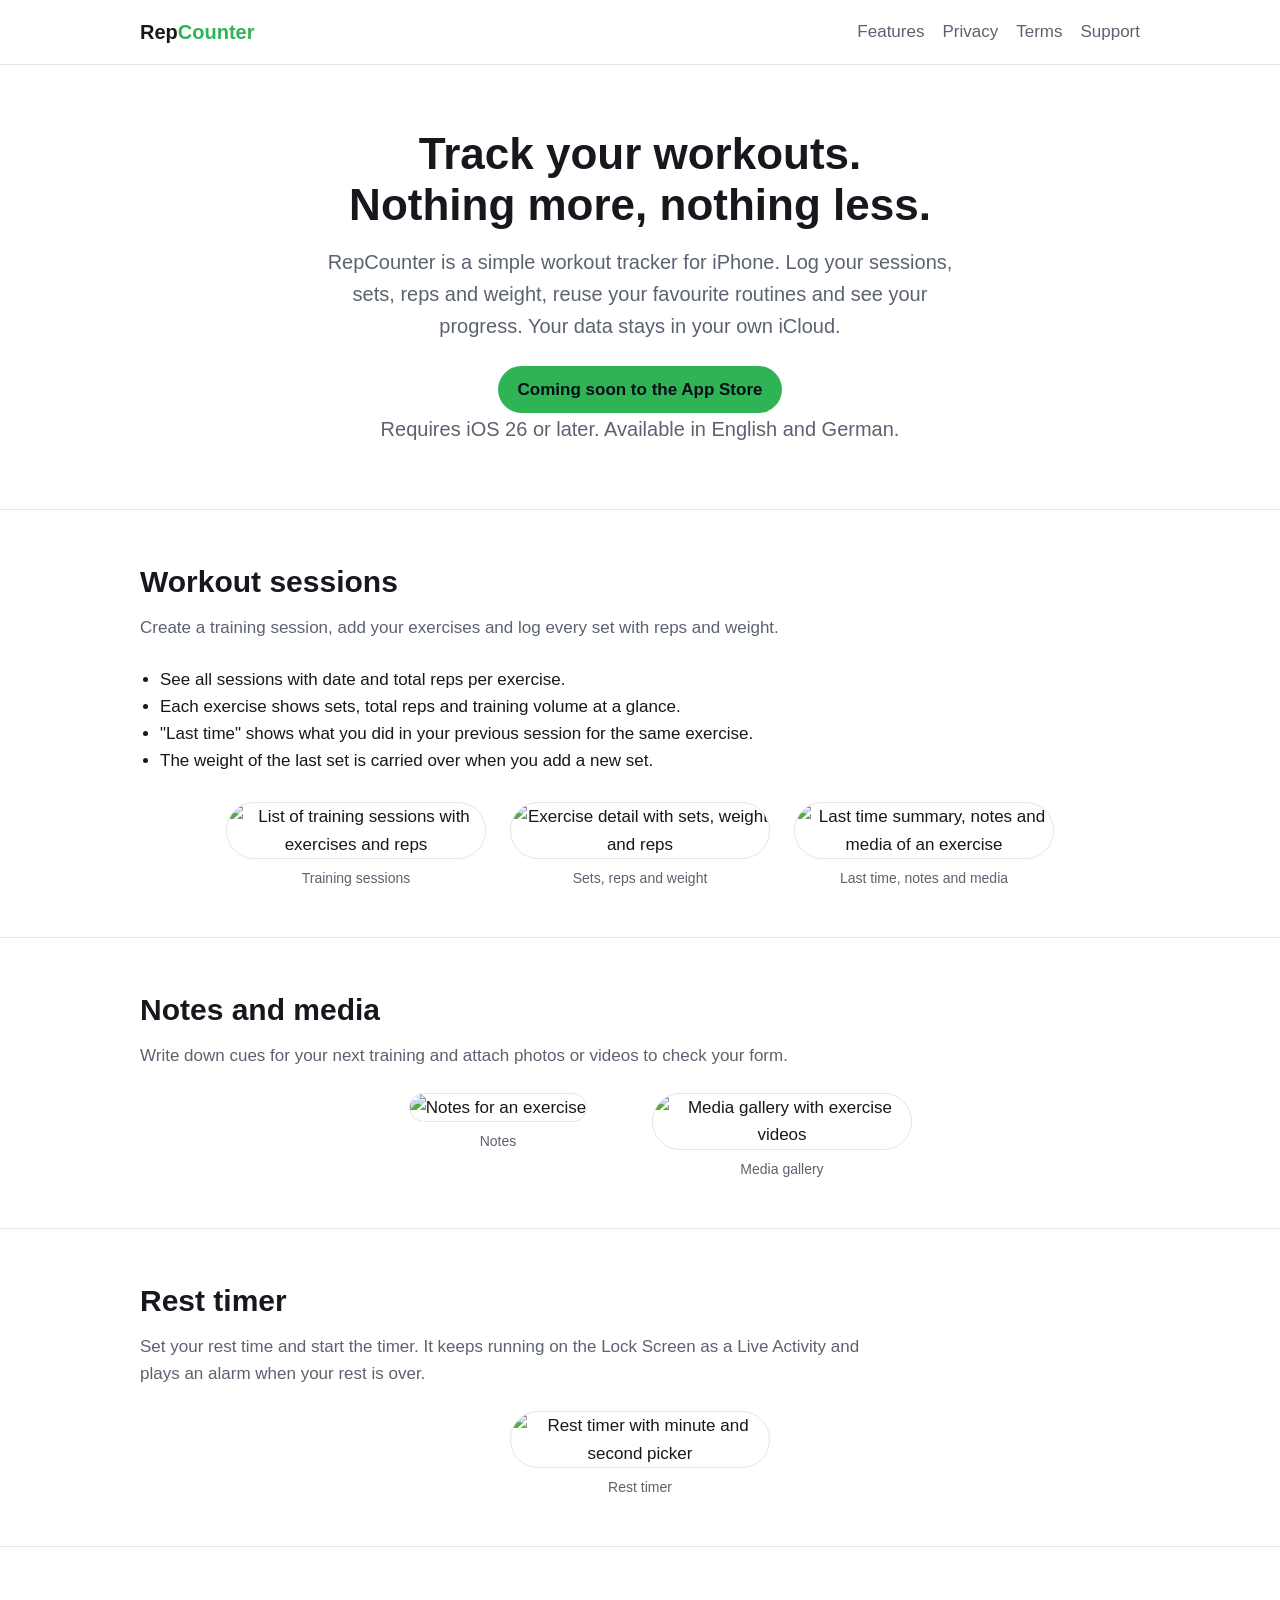
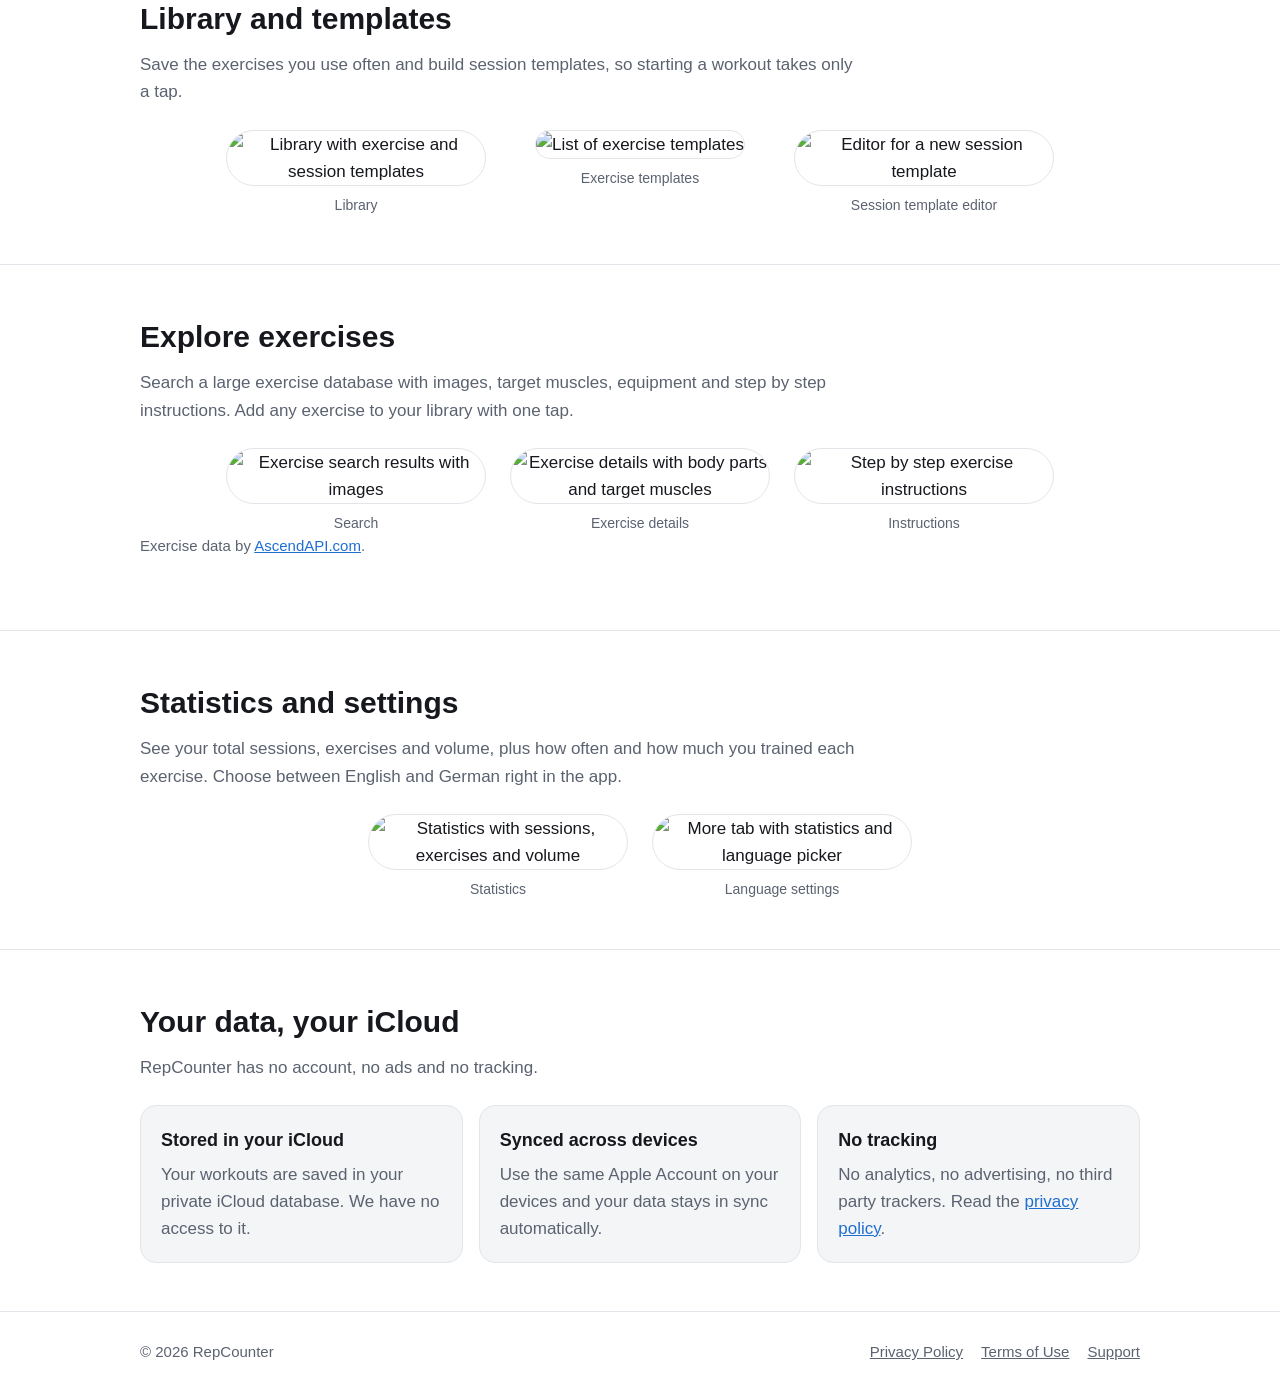
==== index.html @ 20ded9be "feat: add landing page with app features and screenshots" ====
<!DOCTYPE html>
<html lang="en">
<head>
  <meta charset="UTF-8">
  <meta name="viewport" content="width=device-width, initial-scale=1">
  <title>RepCounter – Simple Workout Tracker for iPhone</title>
  <meta name="description" content="RepCounter is a simple workout tracker for iPhone. Log sessions, sets, reps and weight, use templates, a rest timer and statistics. Your data stays in your own iCloud.">
  <link rel="stylesheet" href="css/style.css">
</head>
<body>
  <header class="site-header">
    <div class="container">
      <a class="logo" href="index.html">Rep<span>Counter</span></a>
      <nav class="site-nav">
        <a href="#features">Features</a>
        <a href="privacy.html">Privacy</a>
        <a href="terms.html">Terms</a>
        <a href="support.html">Support</a>
      </nav>
    </div>
  </header>

  <main>
    <section class="hero">
      <div class="container">
        <h1>Track your workouts.<br>Nothing more, nothing less.</h1>
        <p>RepCounter is a simple workout tracker for iPhone. Log your sessions, sets, reps and weight, reuse your favourite routines and see your progress. Your data stays in your own iCloud.</p>
        <span class="badge">Coming soon to the App Store</span>
        <p class="note">Requires iOS 26 or later. Available in English and German.</p>
      </div>
    </section>

    <section class="feature" id="features">
      <div class="container">
        <h2>Workout sessions</h2>
        <p>Create a training session, add your exercises and log every set with reps and weight.</p>
        <ul>
          <li>See all sessions with date and total reps per exercise.</li>
          <li>Each exercise shows sets, total reps and training volume at a glance.</li>
          <li>"Last time" shows what you did in your previous session for the same exercise.</li>
          <li>The weight of the last set is carried over when you add a new set.</li>
        </ul>
        <div class="shots">
          <figure>
            <img src="assets/sessionsView.webp" width="585" height="1266" alt="List of training sessions with exercises and reps" loading="lazy">
            <figcaption>Training sessions</figcaption>
          </figure>
          <figure>
            <img src="assets/exerciseDetailView.webp" width="585" height="1266" alt="Exercise detail with sets, weight and reps" loading="lazy">
            <figcaption>Sets, reps and weight</figcaption>
          </figure>
          <figure>
            <img src="assets/exerciseDetailHistoryView.webp" width="585" height="1266" alt="Last time summary, notes and media of an exercise" loading="lazy">
            <figcaption>Last time, notes and media</figcaption>
          </figure>
        </div>
      </div>
    </section>

    <section class="feature">
      <div class="container">
        <h2>Notes and media</h2>
        <p>Write down cues for your next training and attach photos or videos to check your form.</p>
        <div class="shots">
          <figure>
            <img src="assets/notesView.webp" width="585" height="1266" alt="Notes for an exercise" loading="lazy">
            <figcaption>Notes</figcaption>
          </figure>
          <figure>
            <img src="assets/mediaGalleryView.webp" width="585" height="1266" alt="Media gallery with exercise videos" loading="lazy">
            <figcaption>Media gallery</figcaption>
          </figure>
        </div>
      </div>
    </section>

    <section class="feature">
      <div class="container">
        <h2>Rest timer</h2>
        <p>Set your rest time and start the timer. It keeps running on the Lock Screen as a Live Activity and plays an alarm when your rest is over.</p>
        <div class="shots">
          <figure>
            <img src="assets/timerView.webp" width="585" height="1266" alt="Rest timer with minute and second picker" loading="lazy">
            <figcaption>Rest timer</figcaption>
          </figure>
        </div>
      </div>
    </section>

    <section class="feature">
      <div class="container">
        <h2>Library and templates</h2>
        <p>Save the exercises you use often and build session templates, so starting a workout takes only a tap.</p>
        <div class="shots">
          <figure>
            <img src="assets/libraryView.webp" width="585" height="1266" alt="Library with exercise and session templates" loading="lazy">
            <figcaption>Library</figcaption>
          </figure>
          <figure>
            <img src="assets/exerciseTemplatesView.webp" width="585" height="1266" alt="List of exercise templates" loading="lazy">
            <figcaption>Exercise templates</figcaption>
          </figure>
          <figure>
            <img src="assets/sessionTemplateEditorView.webp" width="585" height="1266" alt="Editor for a new session template" loading="lazy">
            <figcaption>Session template editor</figcaption>
          </figure>
        </div>
      </div>
    </section>

    <section class="feature">
      <div class="container">
        <h2>Explore exercises</h2>
        <p>Search a large exercise database with images, target muscles, equipment and step by step instructions. Add any exercise to your library with one tap.</p>
        <div class="shots">
          <figure>
            <img src="assets/exploreSearchView.webp" width="585" height="1266" alt="Exercise search results with images" loading="lazy">
            <figcaption>Search</figcaption>
          </figure>
          <figure>
            <img src="assets/exploreExerciseDetailView.webp" width="585" height="1266" alt="Exercise details with body parts and target muscles" loading="lazy">
            <figcaption>Exercise details</figcaption>
          </figure>
          <figure>
            <img src="assets/exploreExerciseInstructionsView.webp" width="585" height="1266" alt="Step by step exercise instructions" loading="lazy">
            <figcaption>Instructions</figcaption>
          </figure>
        </div>
        <p class="note">Exercise data by <a href="https://ascendapi.com" target="_blank" rel="noopener">AscendAPI.com</a>.</p>
      </div>
    </section>

    <section class="feature">
      <div class="container">
        <h2>Statistics and settings</h2>
        <p>See your total sessions, exercises and volume, plus how often and how much you trained each exercise. Choose between English and German right in the app.</p>
        <div class="shots">
          <figure>
            <img src="assets/statisticsView.webp" width="585" height="1266" alt="Statistics with sessions, exercises and volume" loading="lazy">
            <figcaption>Statistics</figcaption>
          </figure>
          <figure>
            <img src="assets/moreView.webp" width="585" height="1266" alt="More tab with statistics and language picker" loading="lazy">
            <figcaption>Language settings</figcaption>
          </figure>
        </div>
      </div>
    </section>

    <section class="feature">
      <div class="container">
        <h2>Your data, your iCloud</h2>
        <p>RepCounter has no account, no ads and no tracking.</p>
        <div class="cards">
          <div class="card">
            <h3>Stored in your iCloud</h3>
            <p>Your workouts are saved in your private iCloud database. We have no access to it.</p>
          </div>
          <div class="card">
            <h3>Synced across devices</h3>
            <p>Use the same Apple Account on your devices and your data stays in sync automatically.</p>
          </div>
          <div class="card">
            <h3>No tracking</h3>
            <p>No analytics, no advertising, no third party trackers. Read the <a href="privacy.html">privacy policy</a>.</p>
          </div>
        </div>
      </div>
    </section>
  </main>

  <footer class="site-footer">
    <div class="container">
      <span>&copy; <span class="year">2026</span> RepCounter</span>
      <nav>
        <a href="privacy.html">Privacy Policy</a>
        <a href="terms.html">Terms of Use</a>
        <a href="support.html">Support</a>
      </nav>
    </div>
  </footer>

  <script src="js/main.js"></script>
</body>
</html>
---- css/style.css ----
/* Color tokens */
:root {
  --bg: #ffffff;
  --bg-soft: #f4f5f7;
  --text: #16181d;
  --text-muted: #5b6270;
  --border: #e3e5ea;
  --accent: #2fb455;
  --link: #1f6fd1;
  --max-width: 1040px;
}

/* Dark mode */
@media (prefers-color-scheme: dark) {
  :root {
    --bg: #0b0e17;
    --bg-soft: #151925;
    --text: #eef0f4;
    --text-muted: #a2a8b5;
    --border: #262b38;
    --accent: #4cd964;
    --link: #6fb1ff;
  }
}

* {
  box-sizing: border-box;
}

body {
  margin: 0;
  font-family: -apple-system, BlinkMacSystemFont, "Segoe UI", Roboto, Helvetica, Arial, sans-serif;
  font-size: 17px;
  line-height: 1.6;
  color: var(--text);
  background: var(--bg);
}

a {
  color: var(--link);
}

img {
  max-width: 100%;
  height: auto;
}

.container {
  max-width: var(--max-width);
  margin: 0 auto;
  padding: 0 20px;
}

/* Header */
.site-header {
  border-bottom: 1px solid var(--border);
}

.site-header .container {
  display: flex;
  flex-wrap: wrap;
  align-items: center;
  justify-content: space-between;
  gap: 12px;
  padding-top: 16px;
  padding-bottom: 16px;
}

.logo {
  font-weight: 700;
  font-size: 20px;
  color: var(--text);
  text-decoration: none;
}

.logo span {
  color: var(--accent);
}

.site-nav {
  display: flex;
  flex-wrap: wrap;
  gap: 18px;
}

.site-nav a {
  color: var(--text-muted);
  text-decoration: none;
}

.site-nav a:hover,
.site-nav a.active {
  color: var(--text);
}

/* Hero */
.hero {
  text-align: center;
  padding: 64px 0 40px;
}

.hero h1 {
  font-size: 44px;
  line-height: 1.15;
  margin: 0 0 16px;
}

.hero p {
  font-size: 20px;
  color: var(--text-muted);
  max-width: 640px;
  margin: 0 auto 24px;
}

.badge {
  display: inline-block;
  padding: 10px 20px;
  border-radius: 999px;
  background: var(--accent);
  color: #0b0e17;
  font-weight: 600;
  text-decoration: none;
}

.note {
  font-size: 15px;
  color: var(--text-muted);
}

/* Feature sections */
.feature {
  padding: 48px 0;
  border-top: 1px solid var(--border);
}

.feature h2 {
  font-size: 30px;
  margin: 0 0 8px;
}

.feature > .container > p {
  color: var(--text-muted);
  max-width: 720px;
  margin: 0 0 24px;
}

.feature ul {
  max-width: 720px;
  padding-left: 20px;
  margin: 0 0 28px;
}

.shots {
  display: grid;
  grid-template-columns: repeat(auto-fit, minmax(200px, 260px));
  justify-content: center;
  gap: 24px;
}

.shots figure {
  margin: 0;
  text-align: center;
}

.shots img {
  border-radius: 28px;
  border: 1px solid var(--border);
}

.shots figcaption {
  font-size: 14px;
  color: var(--text-muted);
  margin-top: 8px;
}

/* Info cards */
.cards {
  display: grid;
  grid-template-columns: repeat(auto-fit, minmax(240px, 1fr));
  gap: 16px;
}

.card {
  background: var(--bg-soft);
  border: 1px solid var(--border);
  border-radius: 16px;
  padding: 20px;
}

.card h3 {
  margin: 0 0 6px;
  font-size: 18px;
}

.card p {
  margin: 0;
  color: var(--text-muted);
}

/* Legal and support pages */
.page {
  max-width: 760px;
  padding-top: 48px;
  padding-bottom: 64px;
}

.page h1 {
  font-size: 36px;
  margin: 0 0 8px;
}

.page h2 {
  font-size: 22px;
  margin: 36px 0 8px;
}

.page .updated {
  color: var(--text-muted);
  margin: 0 0 24px;
}

/* Footer */
.site-footer {
  border-top: 1px solid var(--border);
  padding: 28px 0;
  font-size: 15px;
  color: var(--text-muted);
}

.site-footer .container {
  display: flex;
  flex-wrap: wrap;
  justify-content: space-between;
  gap: 12px;
}

.site-footer nav {
  display: flex;
  flex-wrap: wrap;
  gap: 18px;
}

.site-footer a {
  color: var(--text-muted);
}

/* Small screens */
@media (max-width: 600px) {
  .hero h1 {
    font-size: 34px;
  }

  .hero p {
    font-size: 18px;
  }

  .feature h2 {
    font-size: 26px;
  }
}
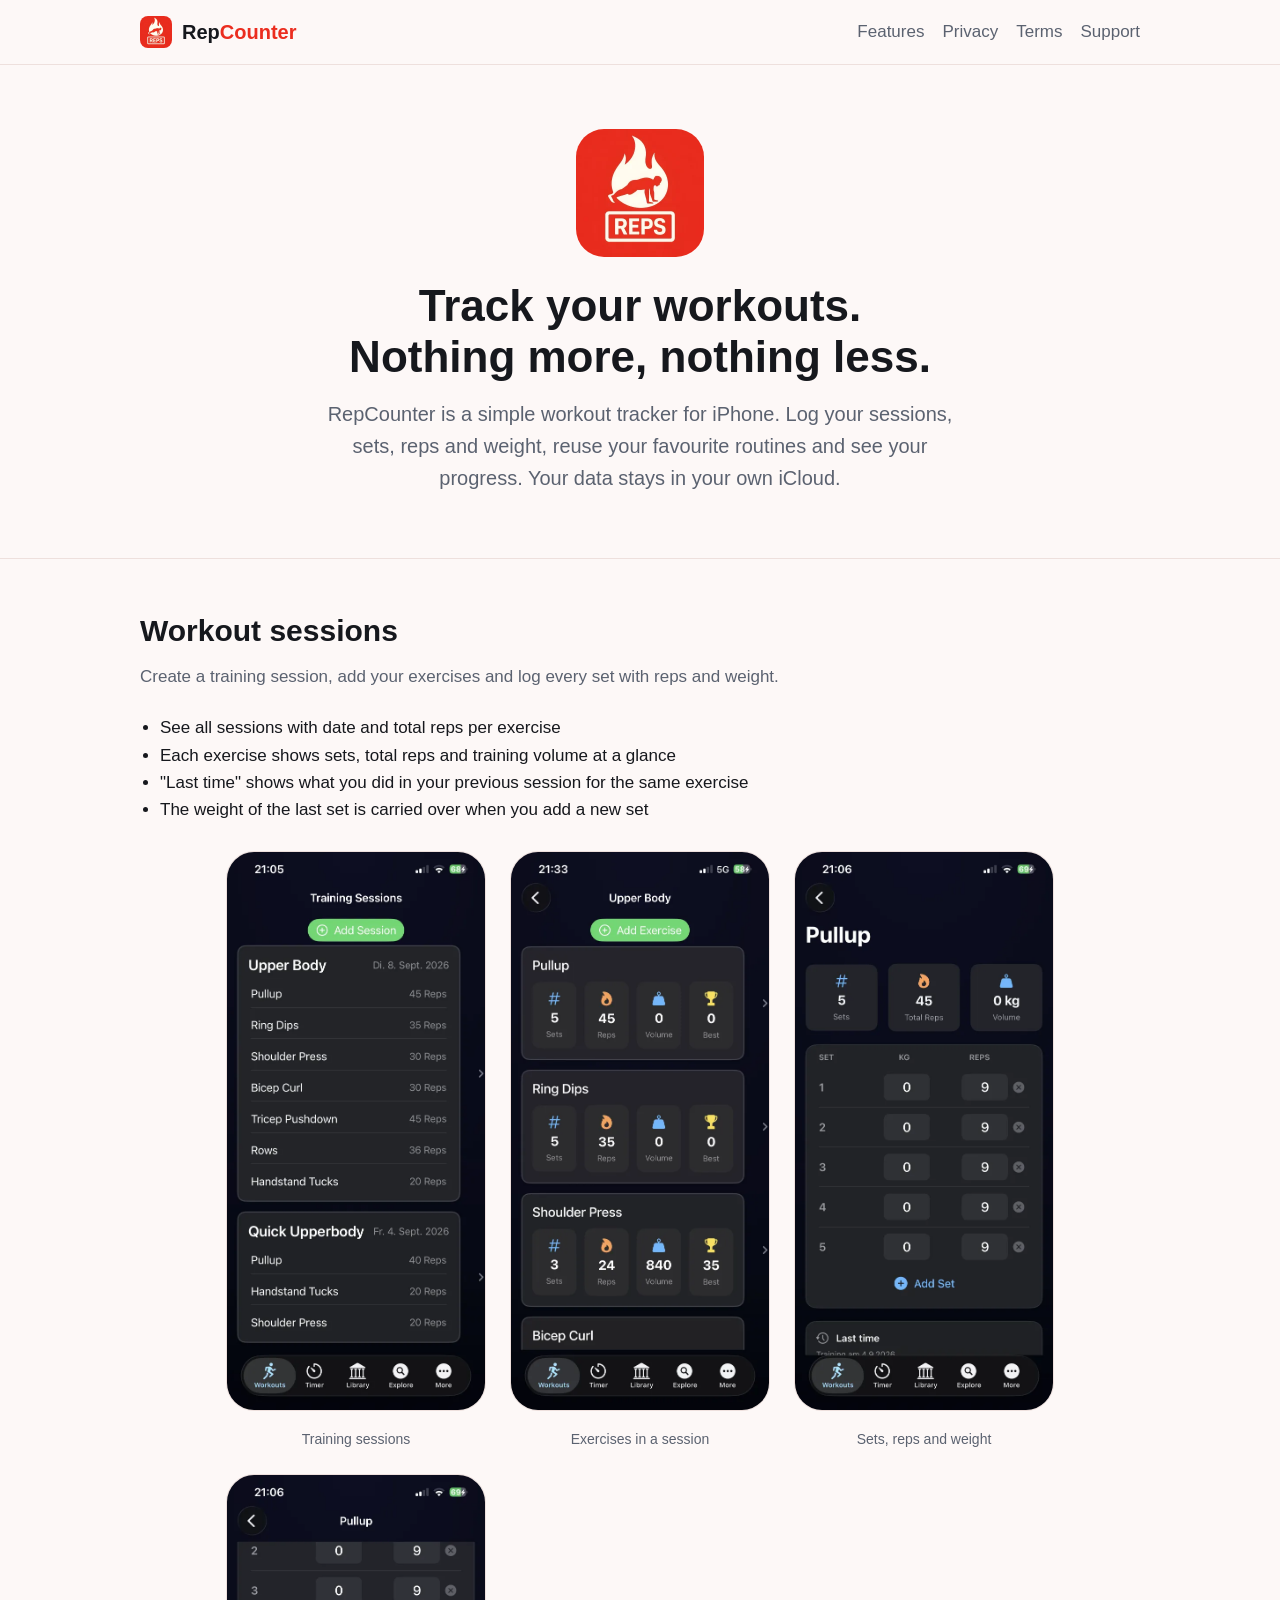
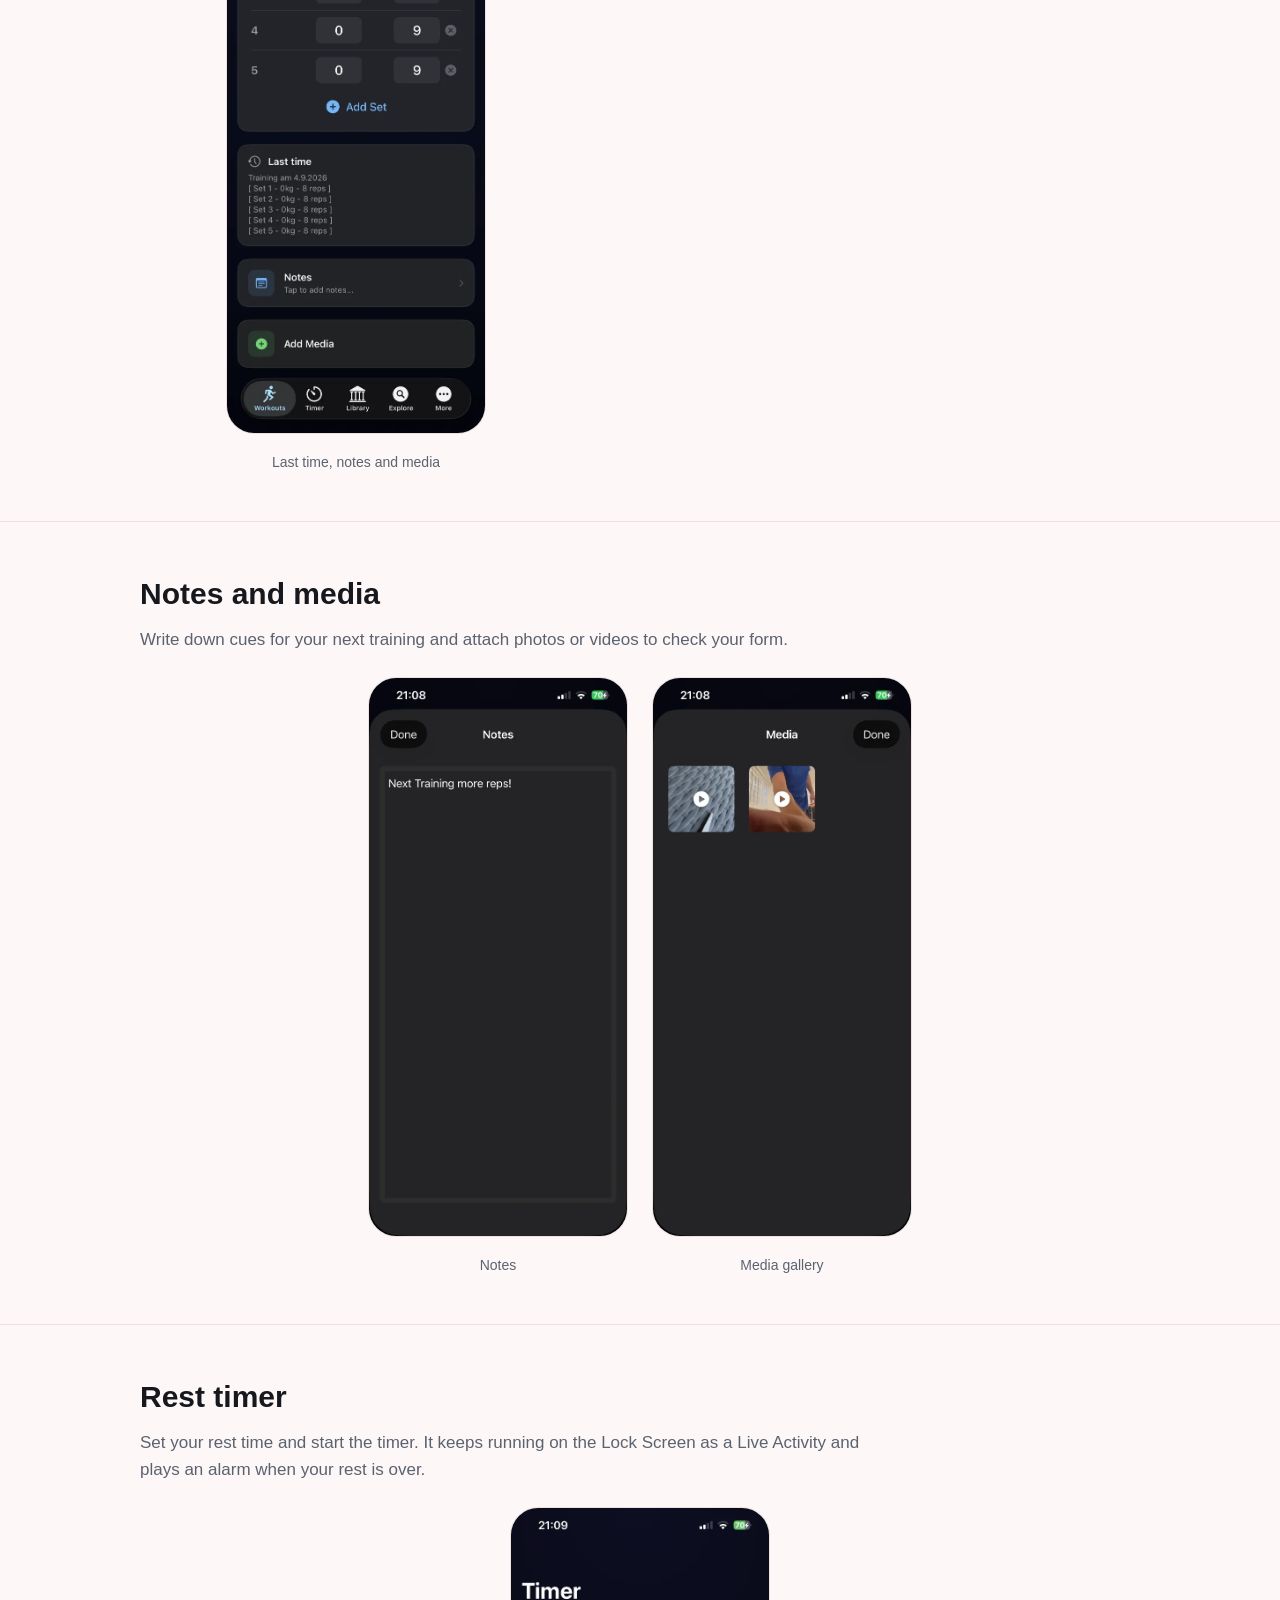
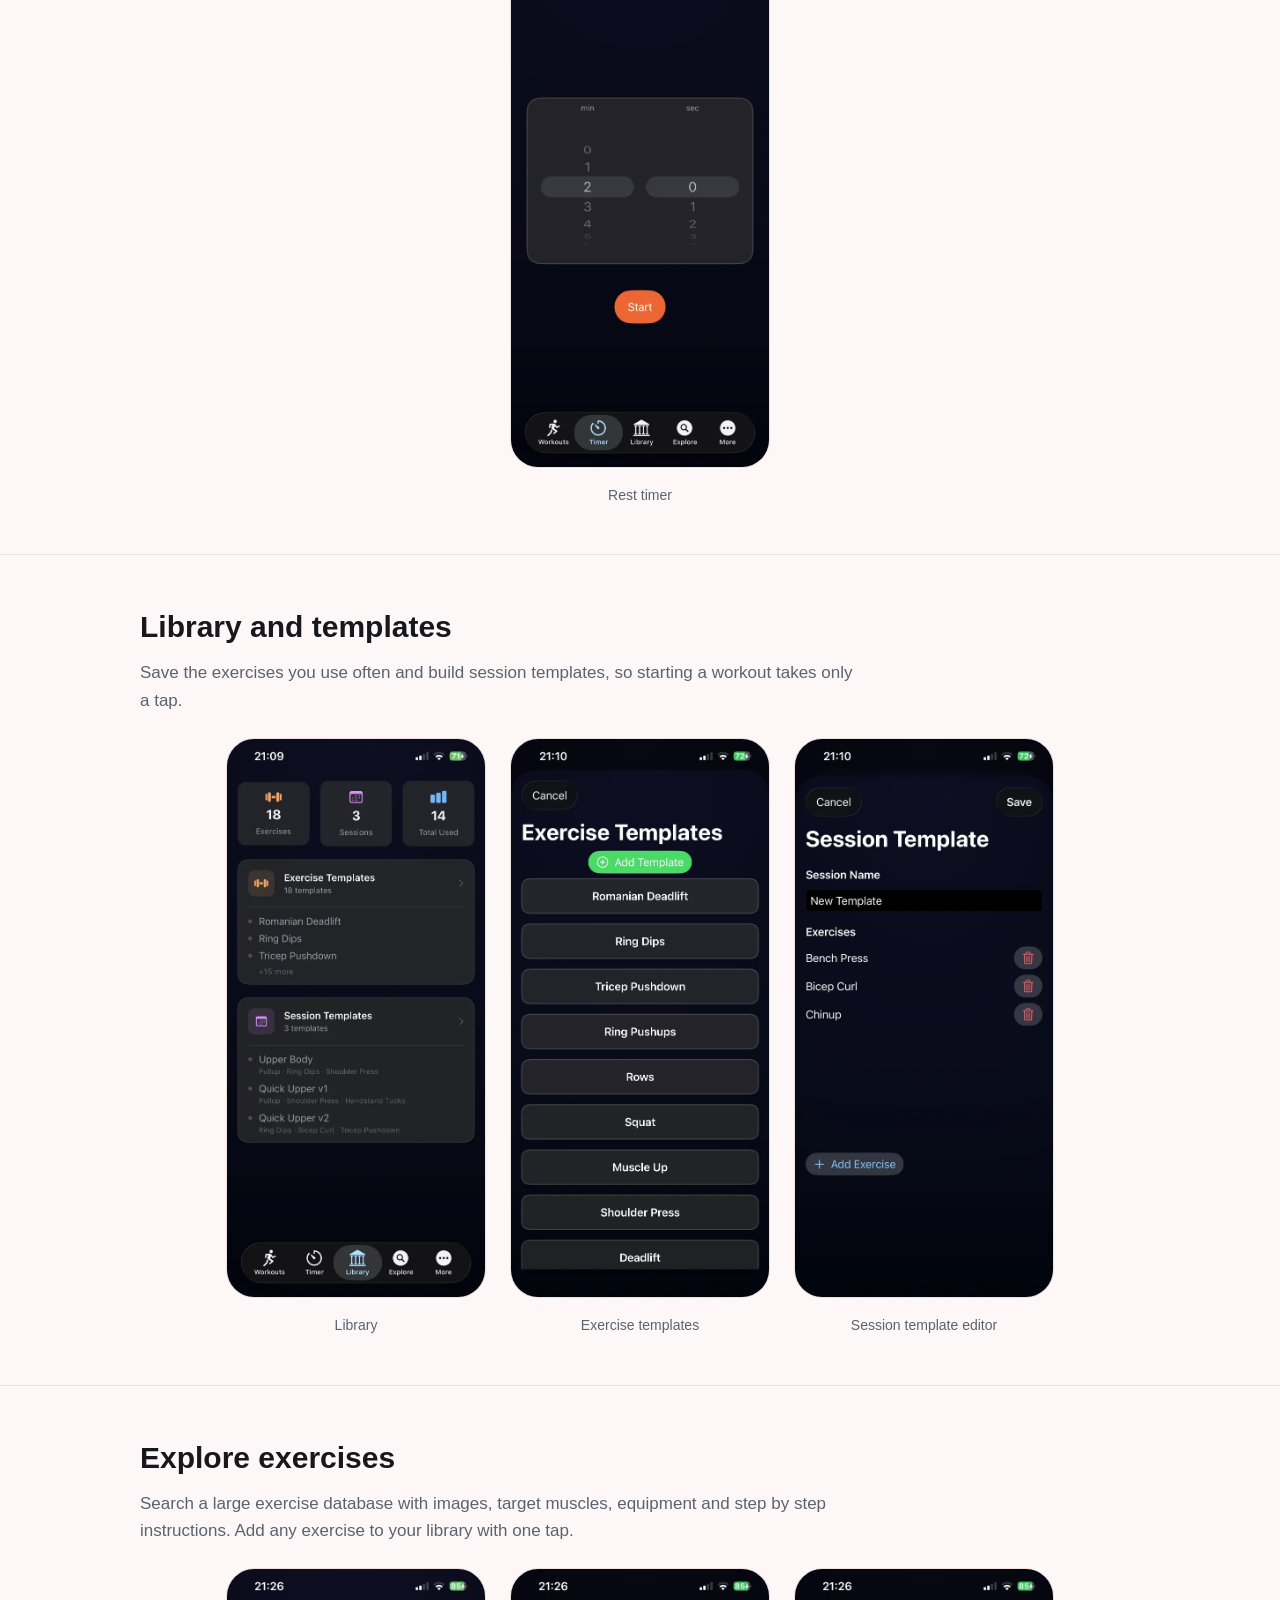
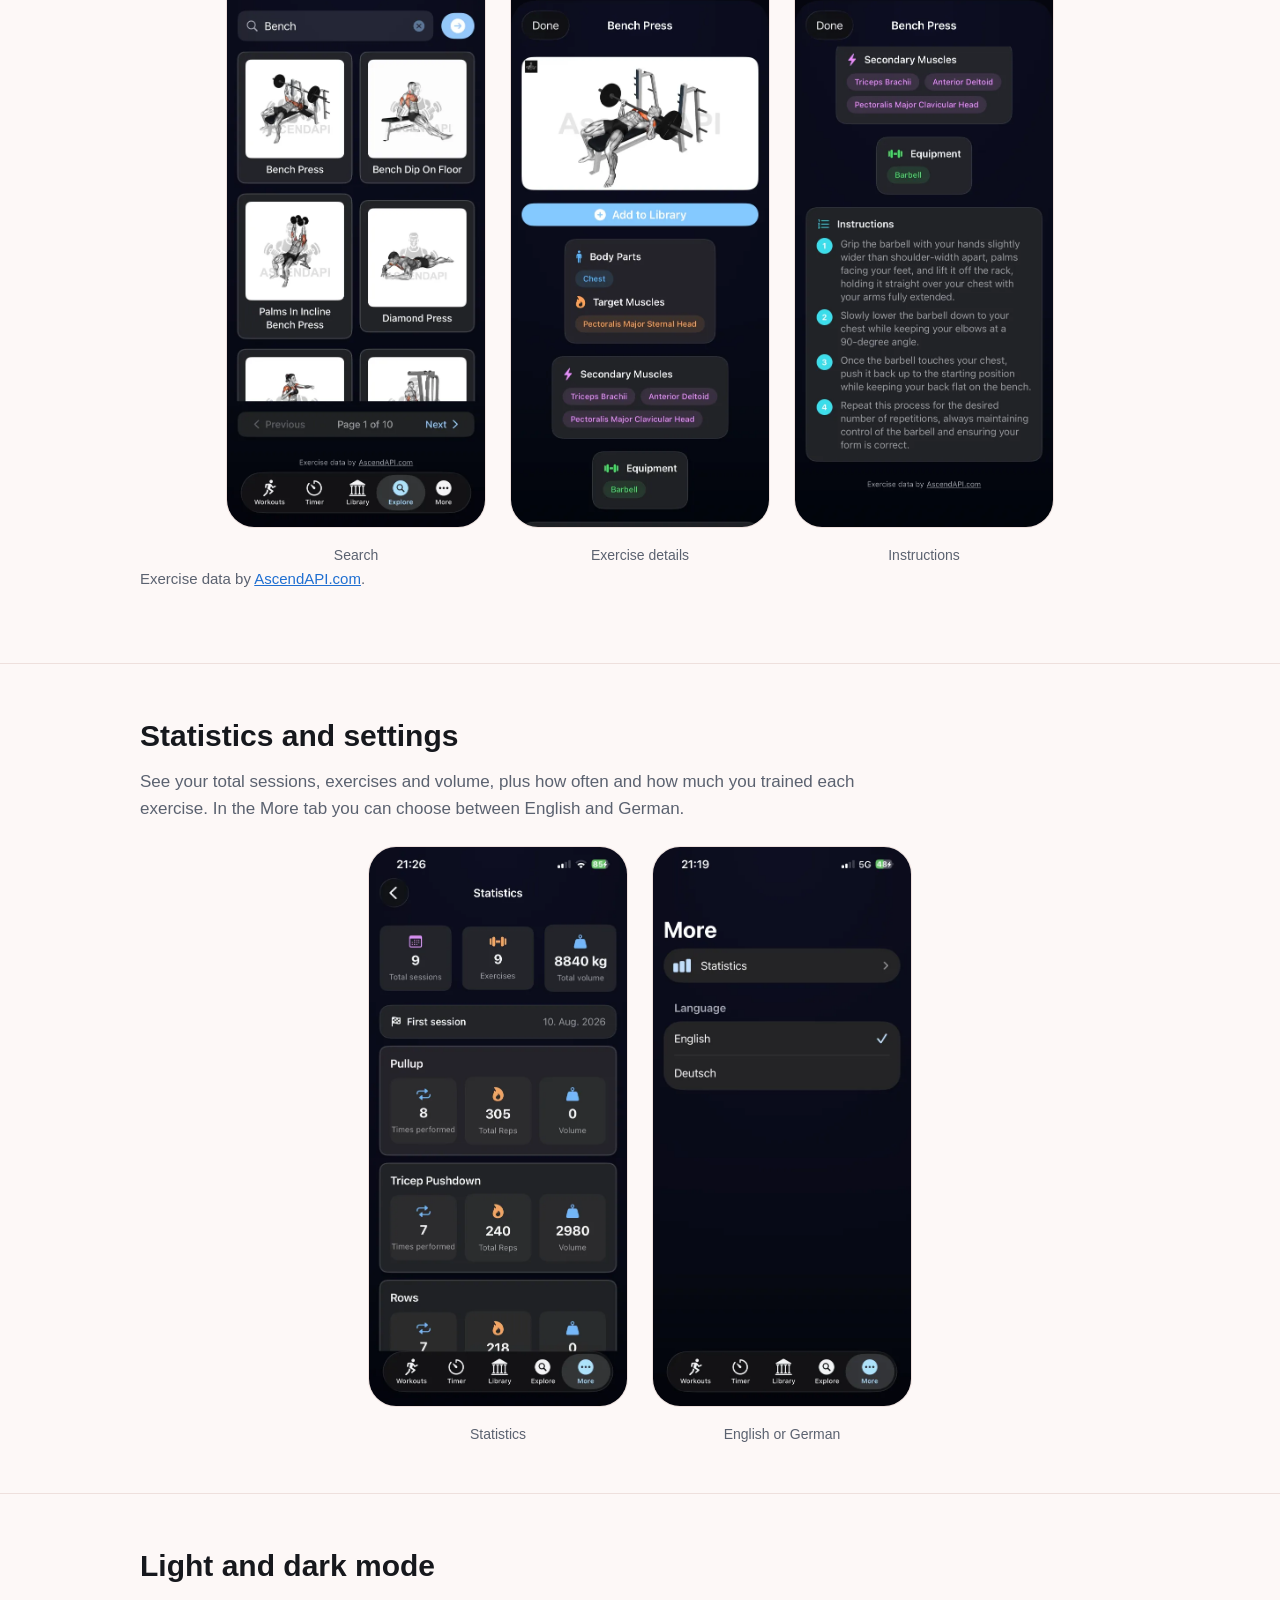
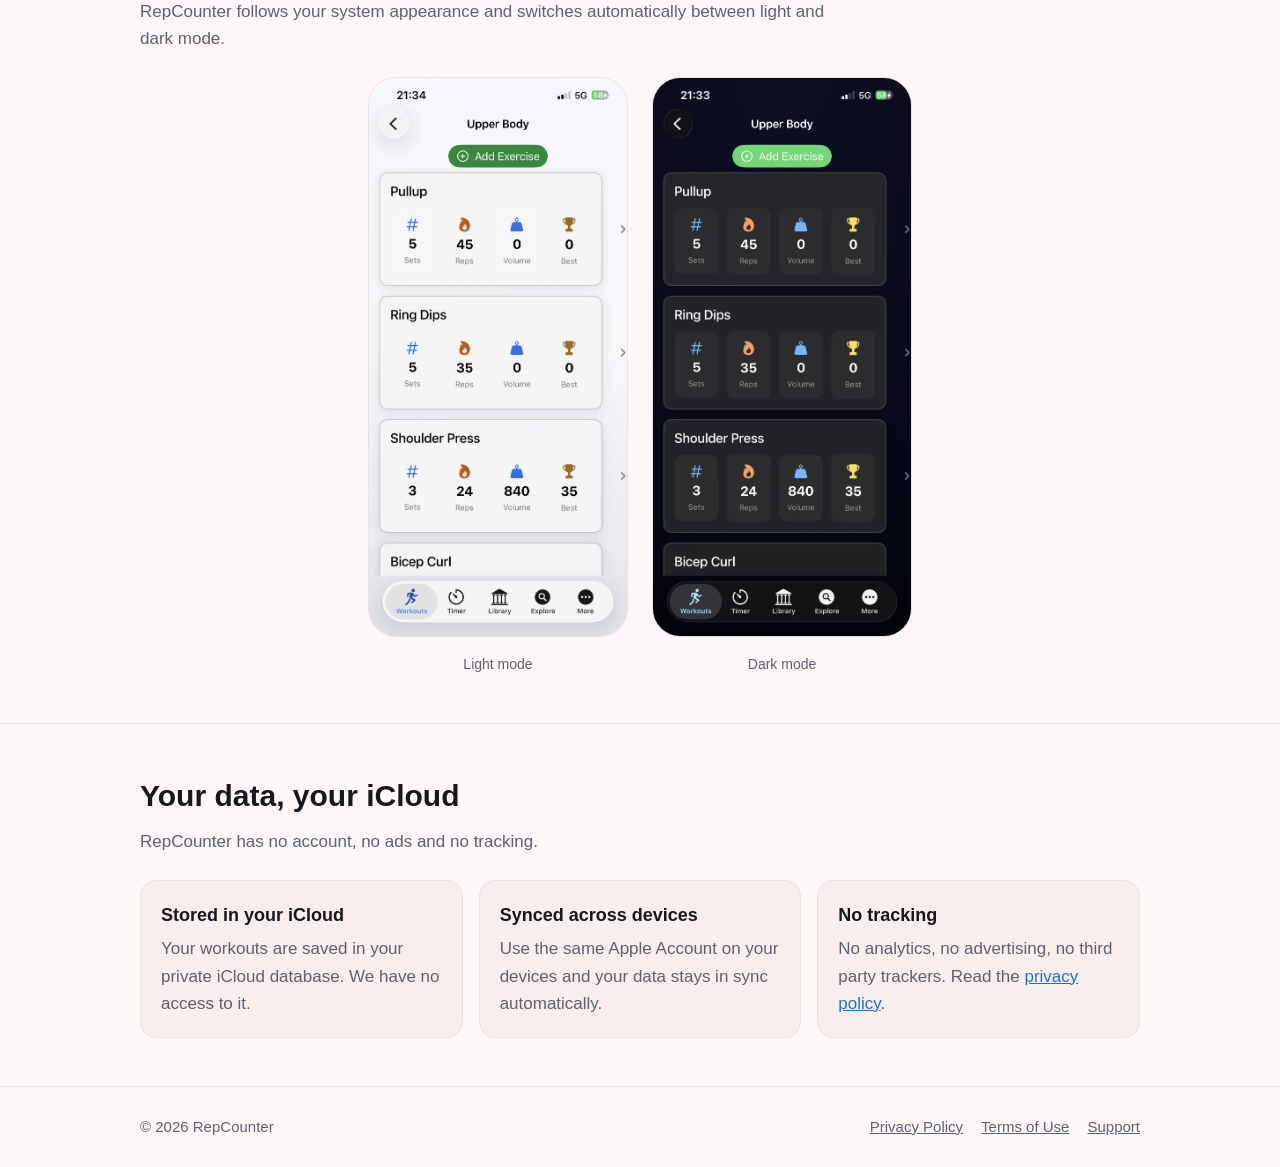
==== commit 18e73439: "feat: update landing page with exercise overview, light and dark mode and logo" ====
--- a/index.html
+++ b/index.html
@@ -5,12 +5,13 @@
   <meta name="viewport" content="width=device-width, initial-scale=1">
   <title>RepCounter – Simple Workout Tracker for iPhone</title>
   <meta name="description" content="RepCounter is a simple workout tracker for iPhone. Log sessions, sets, reps and weight, use templates, a rest timer and statistics. Your data stays in your own iCloud.">
+  <link rel="icon" href="assets/logo.webp" type="image/webp">
   <link rel="stylesheet" href="css/style.css">
 </head>
 <body>
   <header class="site-header">
     <div class="container">
-      <a class="logo" href="index.html">Rep<span>Counter</span></a>
+      <a class="logo" href="index.html"><img src="assets/logo.webp" width="32" height="32" alt="">Rep<span>Counter</span></a>
       <nav class="site-nav">
         <a href="#features">Features</a>
         <a href="privacy.html">Privacy</a>
@@ -23,10 +24,9 @@
   <main>
     <section class="hero">
       <div class="container">
+        <img class="hero-logo" src="assets/logo.webp" width="128" height="128" alt="RepCounter logo">
         <h1>Track your workouts.<br>Nothing more, nothing less.</h1>
         <p>RepCounter is a simple workout tracker for iPhone. Log your sessions, sets, reps and weight, reuse your favourite routines and see your progress. Your data stays in your own iCloud.</p>
-        <span class="badge">Coming soon to the App Store</span>
-        <p class="note">Requires iOS 26 or later. Available in English and German.</p>
       </div>
     </section>
 
@@ -35,10 +35,10 @@
         <h2>Workout sessions</h2>
         <p>Create a training session, add your exercises and log every set with reps and weight.</p>
         <ul>
-          <li>See all sessions with date and total reps per exercise.</li>
-          <li>Each exercise shows sets, total reps and training volume at a glance.</li>
-          <li>"Last time" shows what you did in your previous session for the same exercise.</li>
-          <li>The weight of the last set is carried over when you add a new set.</li>
+          <li>See all sessions with date and total reps per exercise</li>
+          <li>Each exercise shows sets, total reps and training volume at a glance</li>
+          <li>"Last time" shows what you did in your previous session for the same exercise</li>
+          <li>The weight of the last set is carried over when you add a new set</li>
         </ul>
         <div class="shots">
           <figure>
@@ -46,6 +46,10 @@
             <figcaption>Training sessions</figcaption>
           </figure>
           <figure>
+            <img src="assets/sessionExercisesView.webp" width="585" height="1266" alt="Exercises of a session with sets, reps, volume and best weight" loading="lazy">
+            <figcaption>Exercises in a session</figcaption>
+          </figure>
+          <figure>
             <img src="assets/exerciseDetailView.webp" width="585" height="1266" alt="Exercise detail with sets, weight and reps" loading="lazy">
             <figcaption>Sets, reps and weight</figcaption>
           </figure>
@@ -133,15 +137,32 @@
     <section class="feature">
       <div class="container">
         <h2>Statistics and settings</h2>
-        <p>See your total sessions, exercises and volume, plus how often and how much you trained each exercise. Choose between English and German right in the app.</p>
+        <p>See your total sessions, exercises and volume, plus how often and how much you trained each exercise. In the More tab you can choose between English and German.</p>
         <div class="shots">
           <figure>
             <img src="assets/statisticsView.webp" width="585" height="1266" alt="Statistics with sessions, exercises and volume" loading="lazy">
             <figcaption>Statistics</figcaption>
           </figure>
           <figure>
-            <img src="assets/moreView.webp" width="585" height="1266" alt="More tab with statistics and language picker" loading="lazy">
-            <figcaption>Language settings</figcaption>
+            <img src="assets/languagePickerView.webp" width="585" height="1266" alt="More tab with language picker for English and German" loading="lazy">
+            <figcaption>English or German</figcaption>
+          </figure>
+        </div>
+      </div>
+    </section>
+
+    <section class="feature">
+      <div class="container">
+        <h2>Light and dark mode</h2>
+        <p>RepCounter follows your system appearance and switches automatically between light and dark mode.</p>
+        <div class="shots">
+          <figure>
+            <img src="assets/sessionExercisesLightView.webp" width="585" height="1266" alt="Exercises of a session in light mode" loading="lazy">
+            <figcaption>Light mode</figcaption>
+          </figure>
+          <figure>
+            <img src="assets/sessionExercisesView.webp" width="585" height="1266" alt="Exercises of a session in dark mode" loading="lazy">
+            <figcaption>Dark mode</figcaption>
           </figure>
         </div>
       </div>
--- a/css/style.css
+++ b/css/style.css
@@ -1,26 +1,13 @@
 /* Color tokens */
 :root {
-  --bg: #ffffff;
-  --bg-soft: #f4f5f7;
+  --bg: #fdf8f7;
+  --bg-soft: #f8efed;
   --text: #16181d;
   --text-muted: #5b6270;
-  --border: #e3e5ea;
-  --accent: #2fb455;
+  --border: #eee0dd;
+  --accent: #eb2d1f;
   --link: #1f6fd1;
   --max-width: 1040px;
-}
-
-/* Dark mode */
-@media (prefers-color-scheme: dark) {
-  :root {
-    --bg: #0b0e17;
-    --bg-soft: #151925;
-    --text: #eef0f4;
-    --text-muted: #a2a8b5;
-    --border: #262b38;
-    --accent: #4cd964;
-    --link: #6fb1ff;
-  }
 }
 
 * {
@@ -67,12 +54,19 @@
 }
 
 .logo {
+  display: flex;
+  align-items: center;
   font-weight: 700;
   font-size: 20px;
   color: var(--text);
   text-decoration: none;
 }
 
+.logo img {
+  margin-right: 10px;
+  border-radius: 8px;
+}
+
 .logo span {
   color: var(--accent);
 }
@@ -112,14 +106,10 @@
   margin: 0 auto 24px;
 }
 
-.badge {
-  display: inline-block;
-  padding: 10px 20px;
-  border-radius: 999px;
-  background: var(--accent);
-  color: #0b0e17;
-  font-weight: 600;
-  text-decoration: none;
+.hero-logo {
+  display: block;
+  margin: 0 auto 24px;
+  border-radius: 28px;
 }
 
 .note {
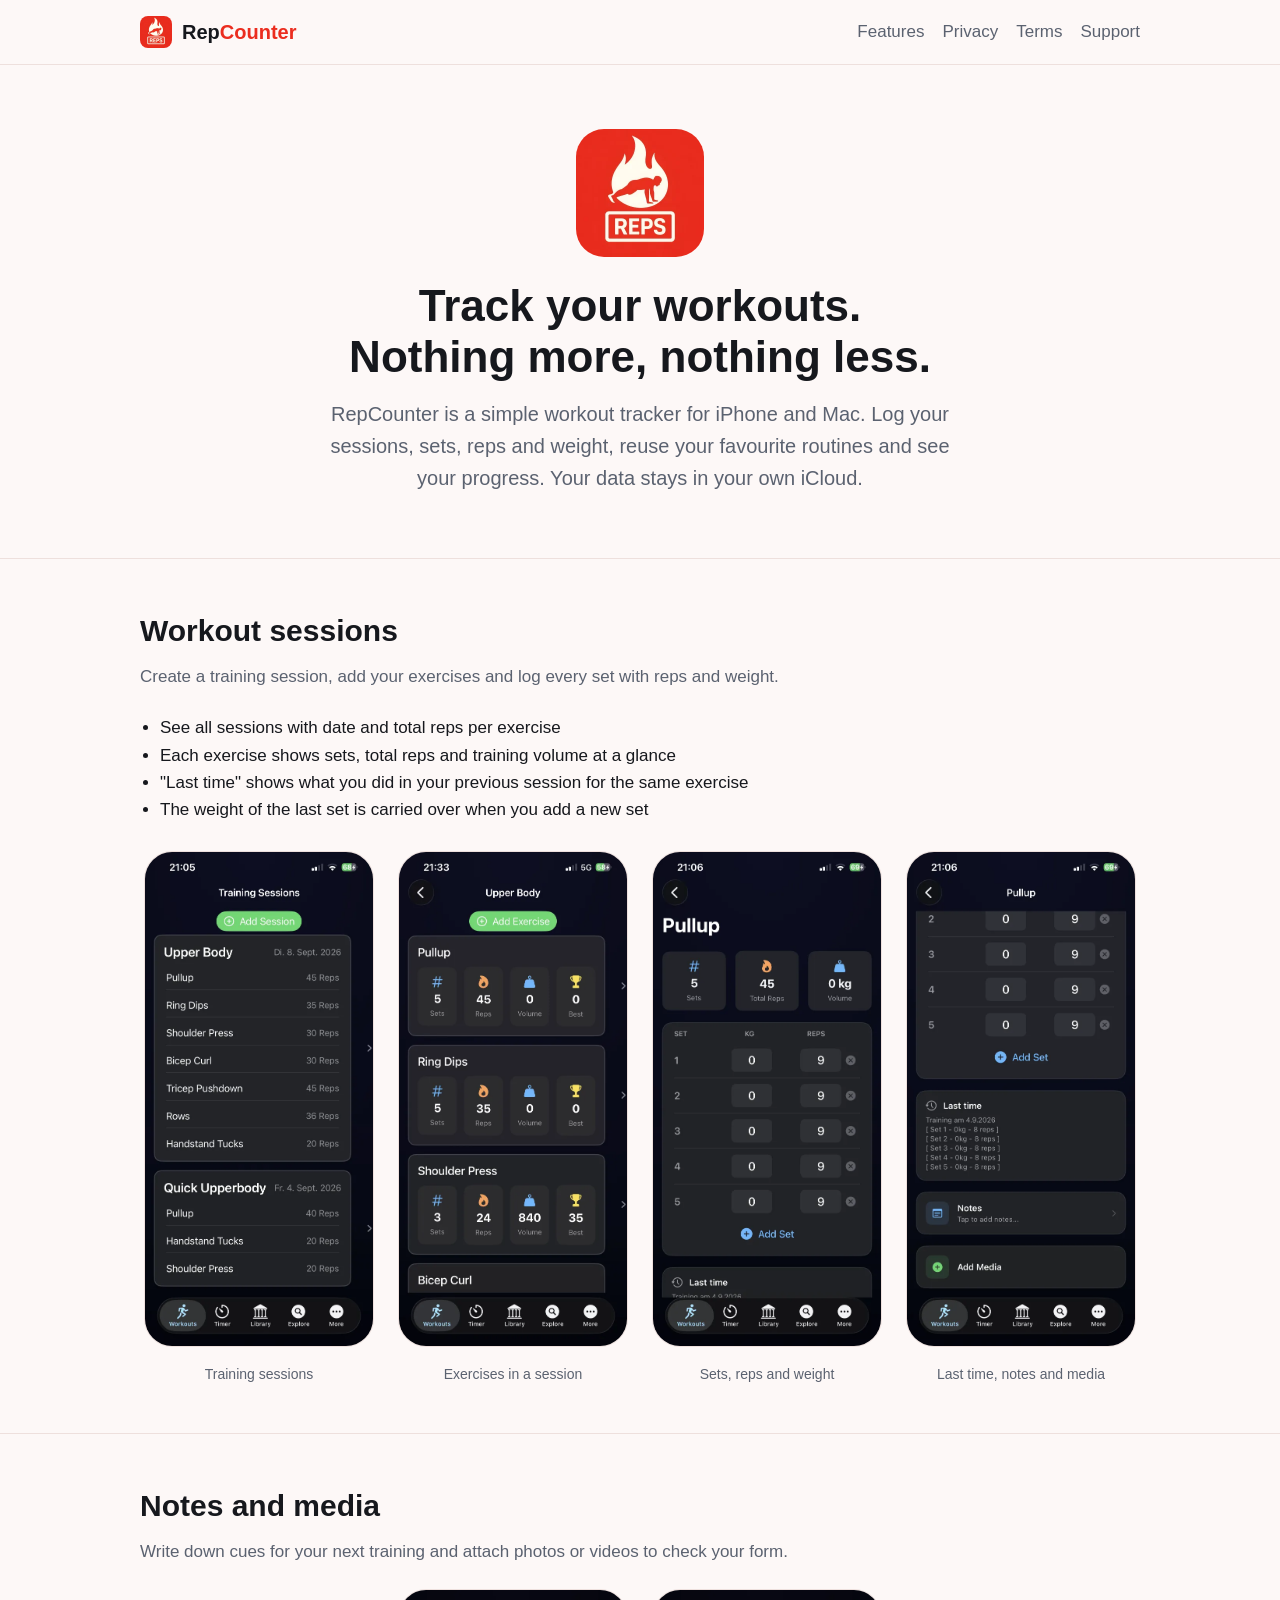
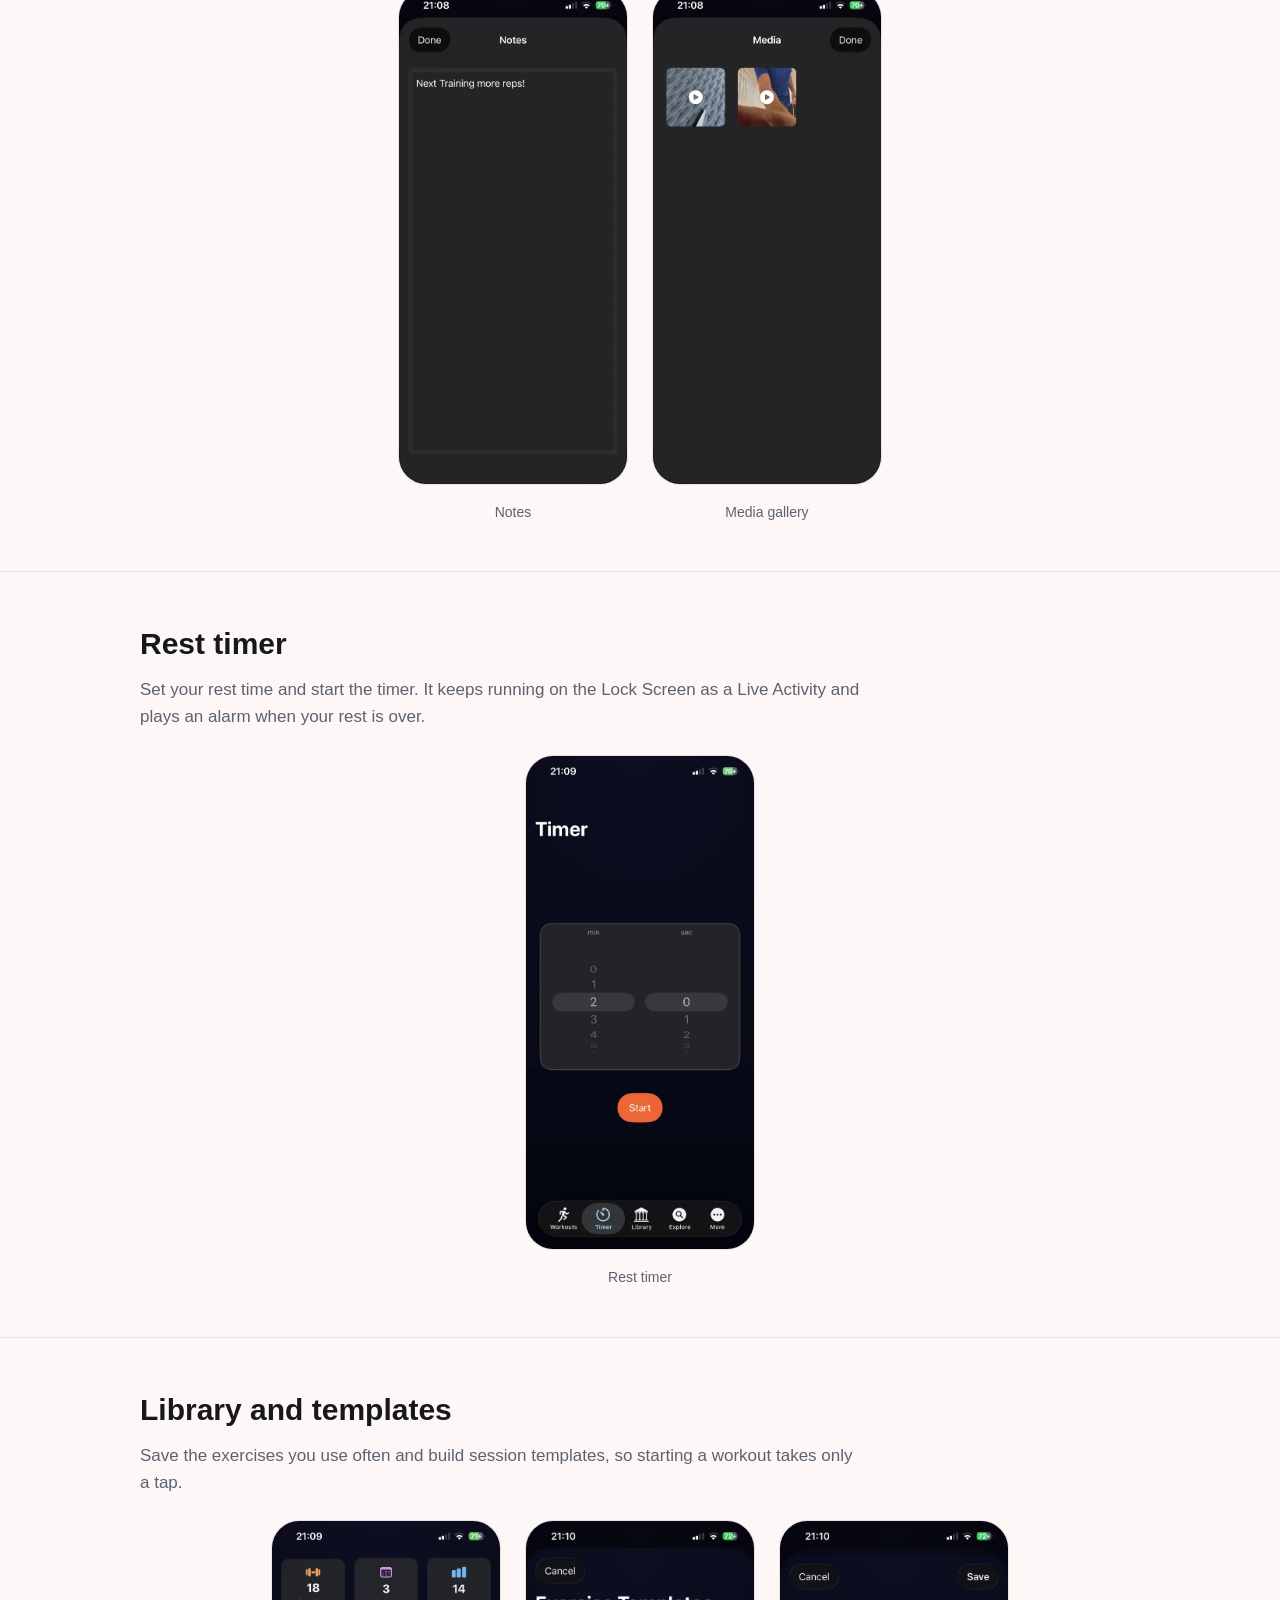
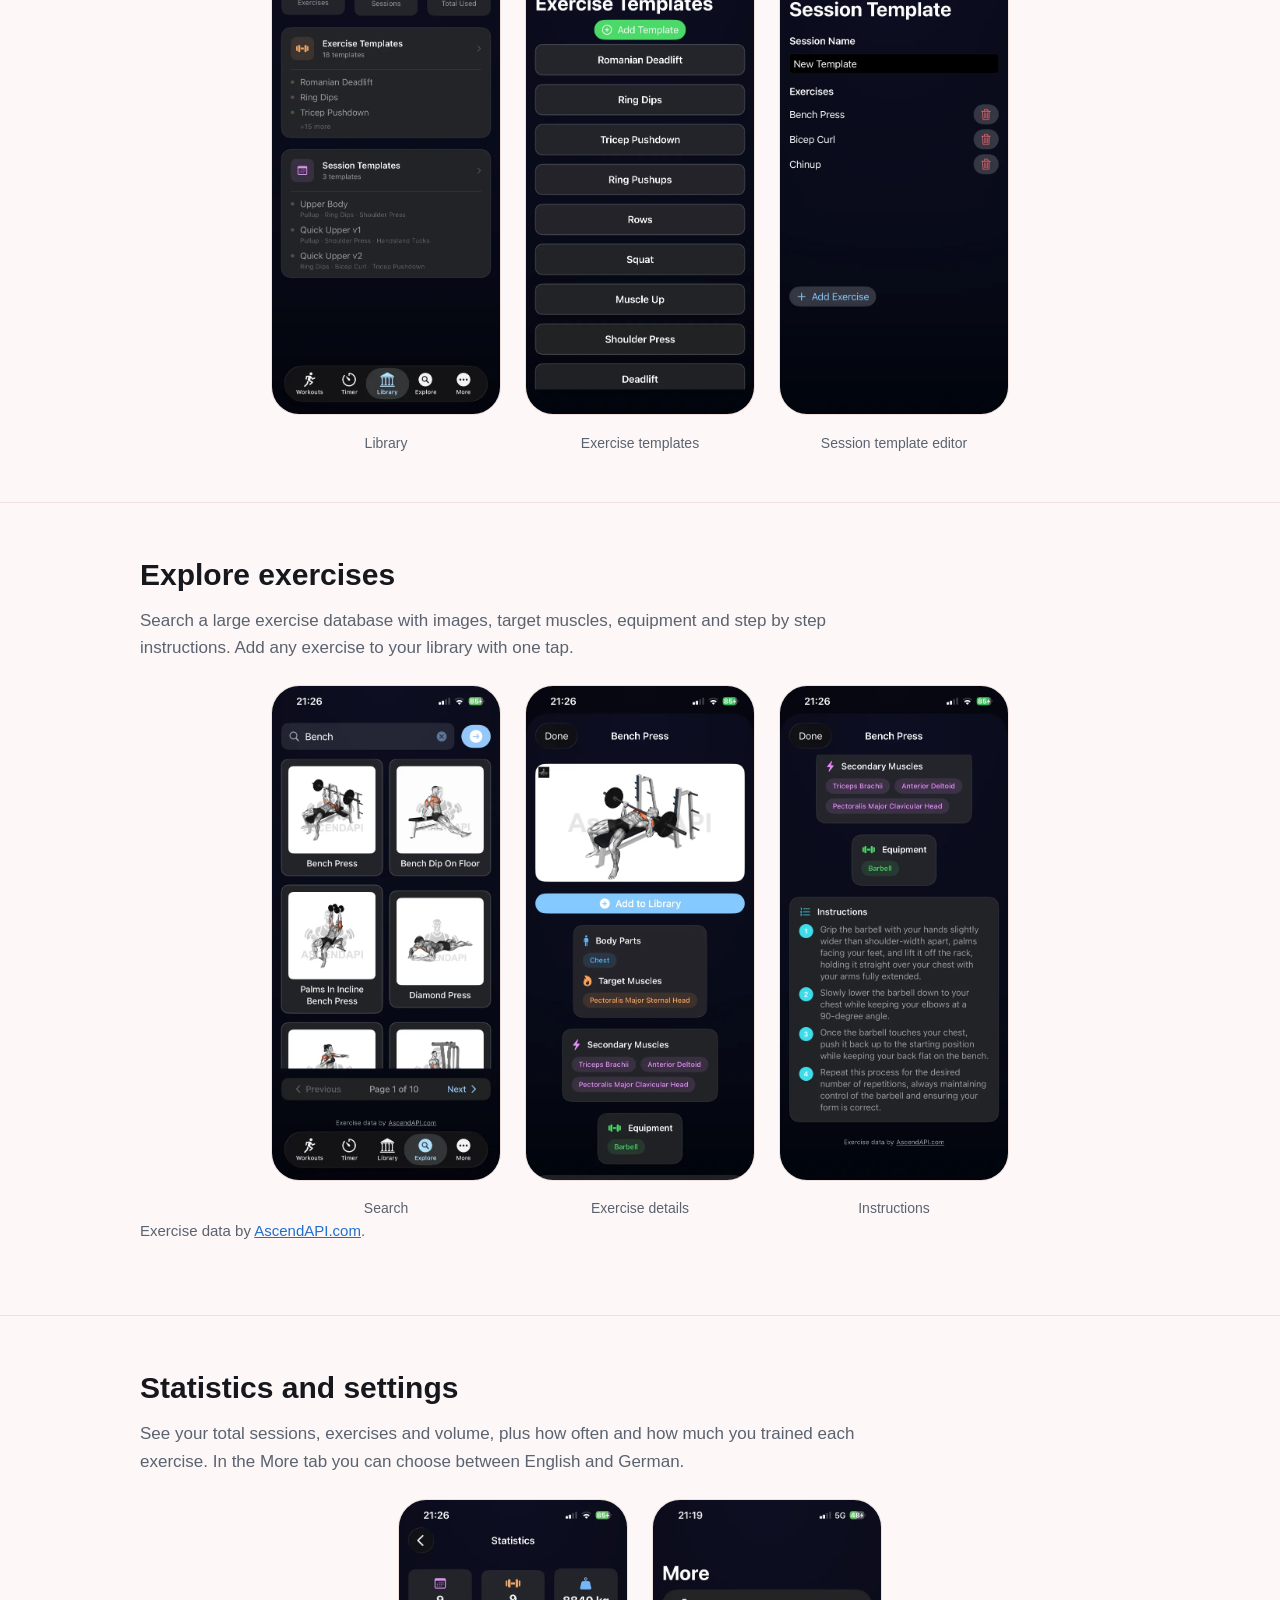
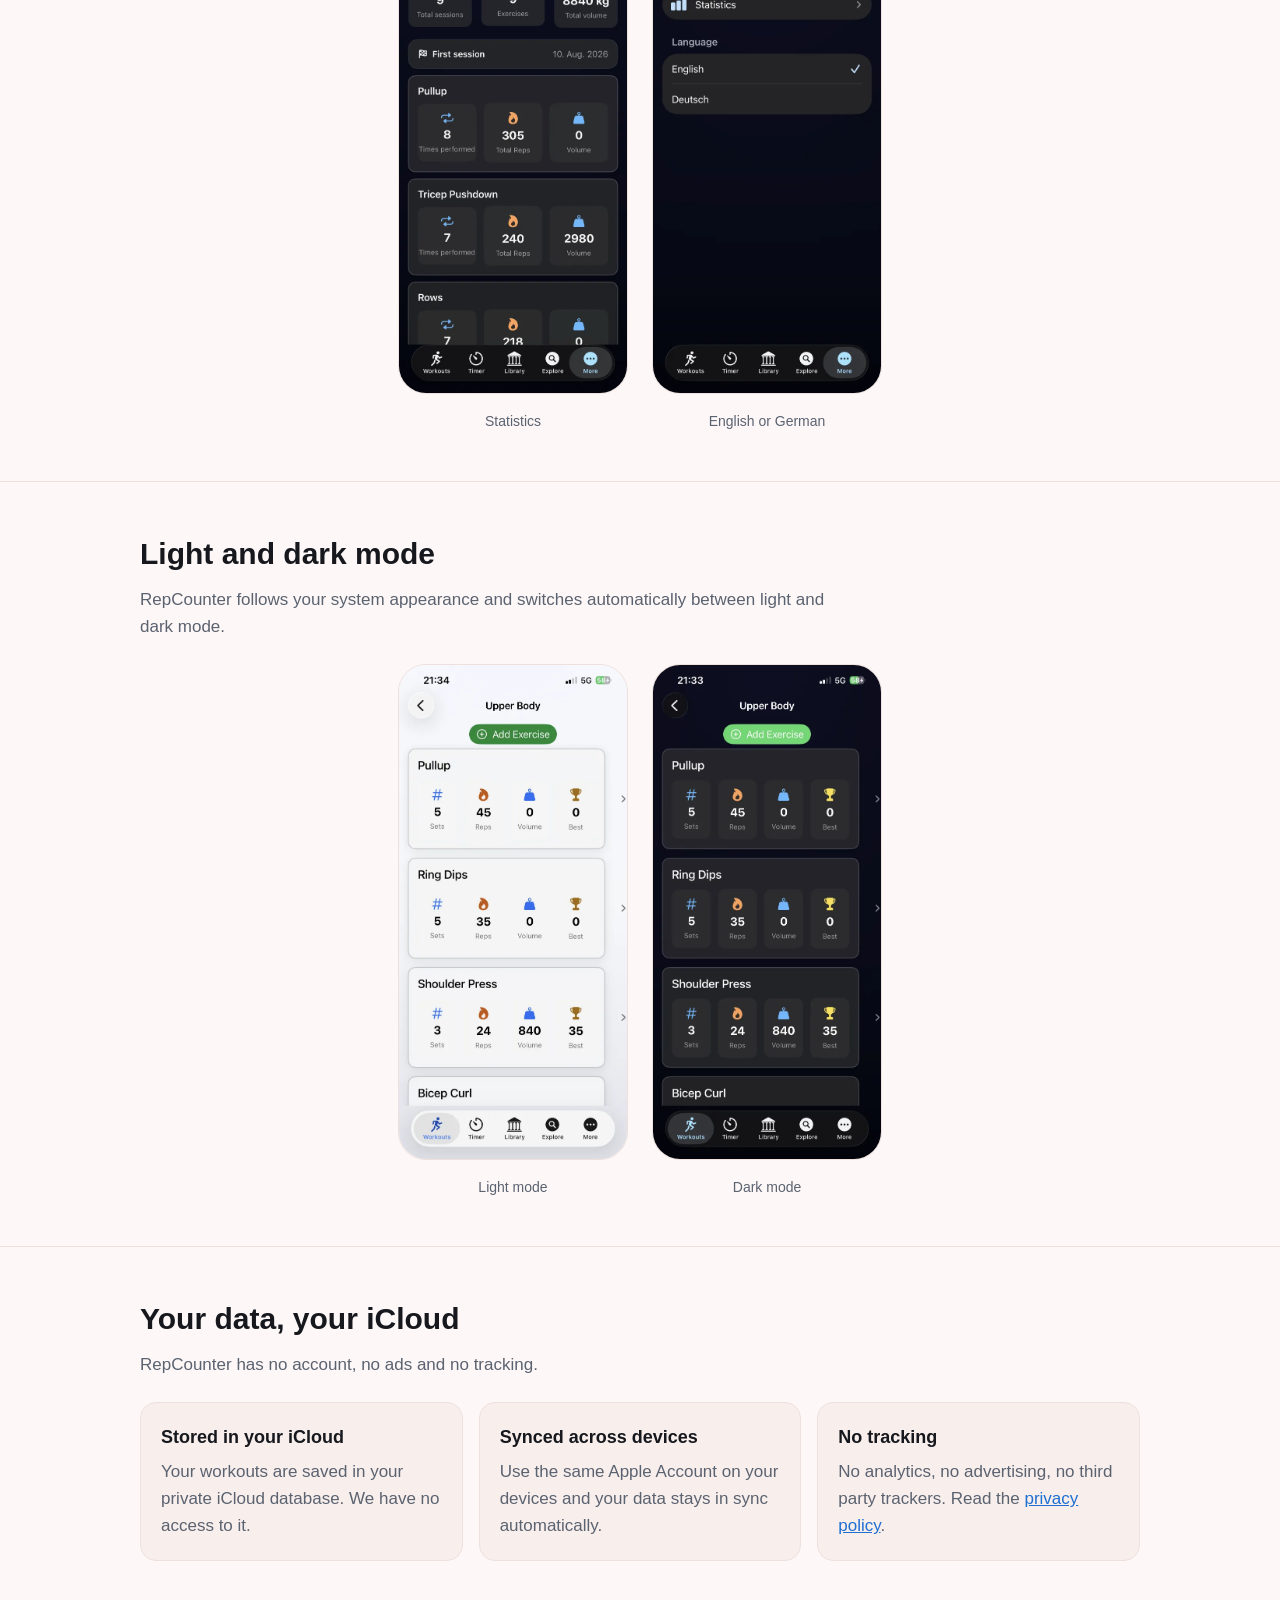
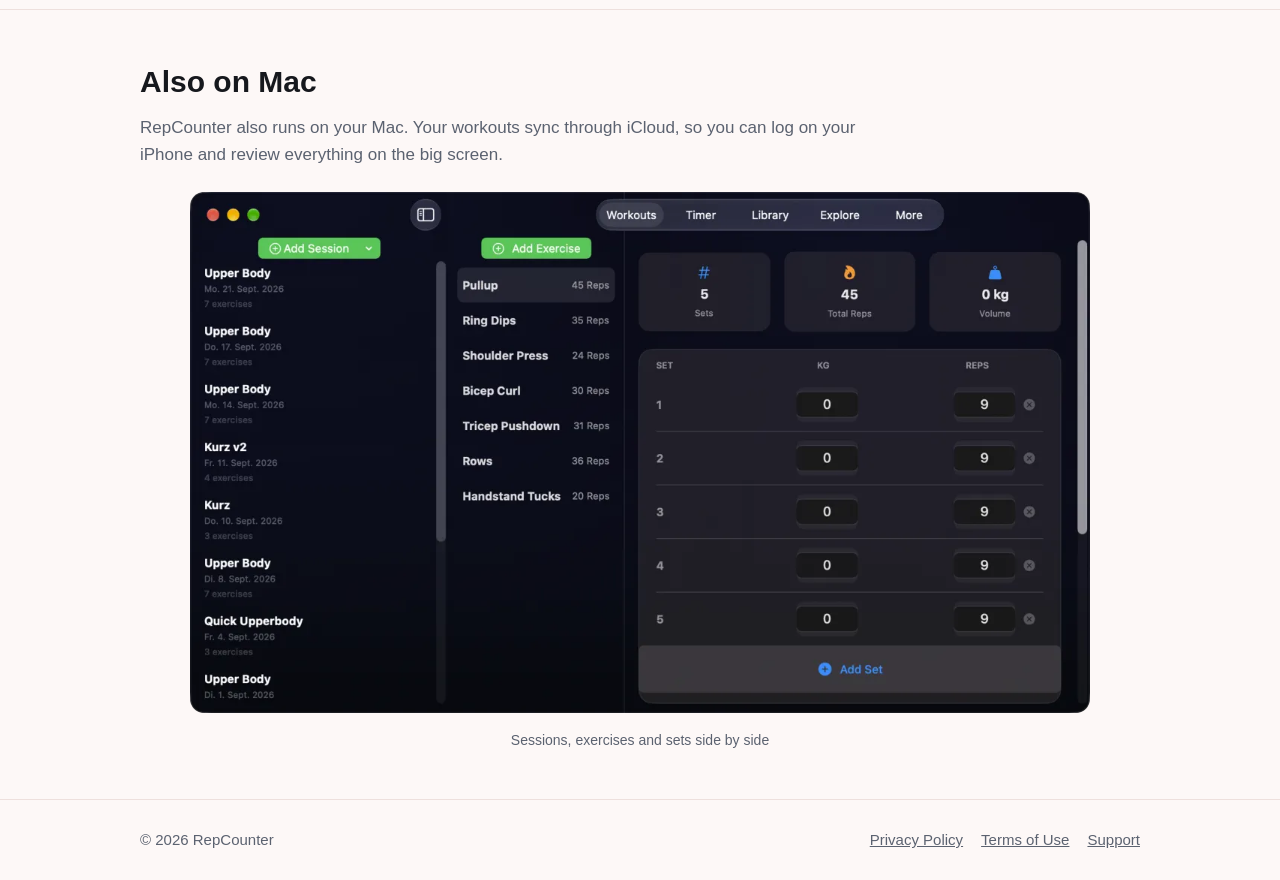
==== commit 38e8ec8b: "feat: add mac section to landing page" ====
--- a/index.html
+++ b/index.html
@@ -4,7 +4,7 @@
   <meta charset="UTF-8">
   <meta name="viewport" content="width=device-width, initial-scale=1">
   <title>RepCounter – Simple Workout Tracker for iPhone</title>
-  <meta name="description" content="RepCounter is a simple workout tracker for iPhone. Log sessions, sets, reps and weight, use templates, a rest timer and statistics. Your data stays in your own iCloud.">
+  <meta name="description" content="RepCounter is a simple workout tracker for iPhone and Mac. Log sessions, sets, reps and weight, use templates, a rest timer and statistics. Your data stays in your own iCloud.">
   <link rel="icon" href="assets/logo.webp" type="image/webp">
   <link rel="stylesheet" href="css/style.css">
 </head>
@@ -26,7 +26,7 @@
       <div class="container">
         <img class="hero-logo" src="assets/logo.webp" width="128" height="128" alt="RepCounter logo">
         <h1>Track your workouts.<br>Nothing more, nothing less.</h1>
-        <p>RepCounter is a simple workout tracker for iPhone. Log your sessions, sets, reps and weight, reuse your favourite routines and see your progress. Your data stays in your own iCloud.</p>
+        <p>RepCounter is a simple workout tracker for iPhone and Mac. Log your sessions, sets, reps and weight, reuse your favourite routines and see your progress. Your data stays in your own iCloud.</p>
       </div>
     </section>
 
@@ -188,6 +188,17 @@
         </div>
       </div>
     </section>
+
+    <section class="feature">
+      <div class="container">
+        <h2>Also on Mac</h2>
+        <p>RepCounter also runs on your Mac. Your workouts sync through iCloud, so you can log on your iPhone and review everything on the big screen.</p>
+        <figure class="shot-wide">
+          <img src="assets/macSessionsView.webp" width="1200" height="694" alt="RepCounter on Mac with sessions, exercises and sets side by side" loading="lazy">
+          <figcaption>Sessions, exercises and sets side by side</figcaption>
+        </figure>
+      </div>
+    </section>
   </main>
 
   <footer class="site-footer">
--- a/css/style.css
+++ b/css/style.css
@@ -142,7 +142,7 @@
 
 .shots {
   display: grid;
-  grid-template-columns: repeat(auto-fit, minmax(200px, 260px));
+  grid-template-columns: repeat(auto-fit, minmax(180px, 230px));
   justify-content: center;
   gap: 24px;
 }
@@ -158,6 +158,22 @@
 }
 
 .shots figcaption {
+  font-size: 14px;
+  color: var(--text-muted);
+  margin-top: 8px;
+}
+
+.shot-wide {
+  max-width: 900px;
+  margin: 0 auto;
+  text-align: center;
+}
+
+.shot-wide img {
+  border-radius: 14px;
+}
+
+.shot-wide figcaption {
   font-size: 14px;
   color: var(--text-muted);
   margin-top: 8px;
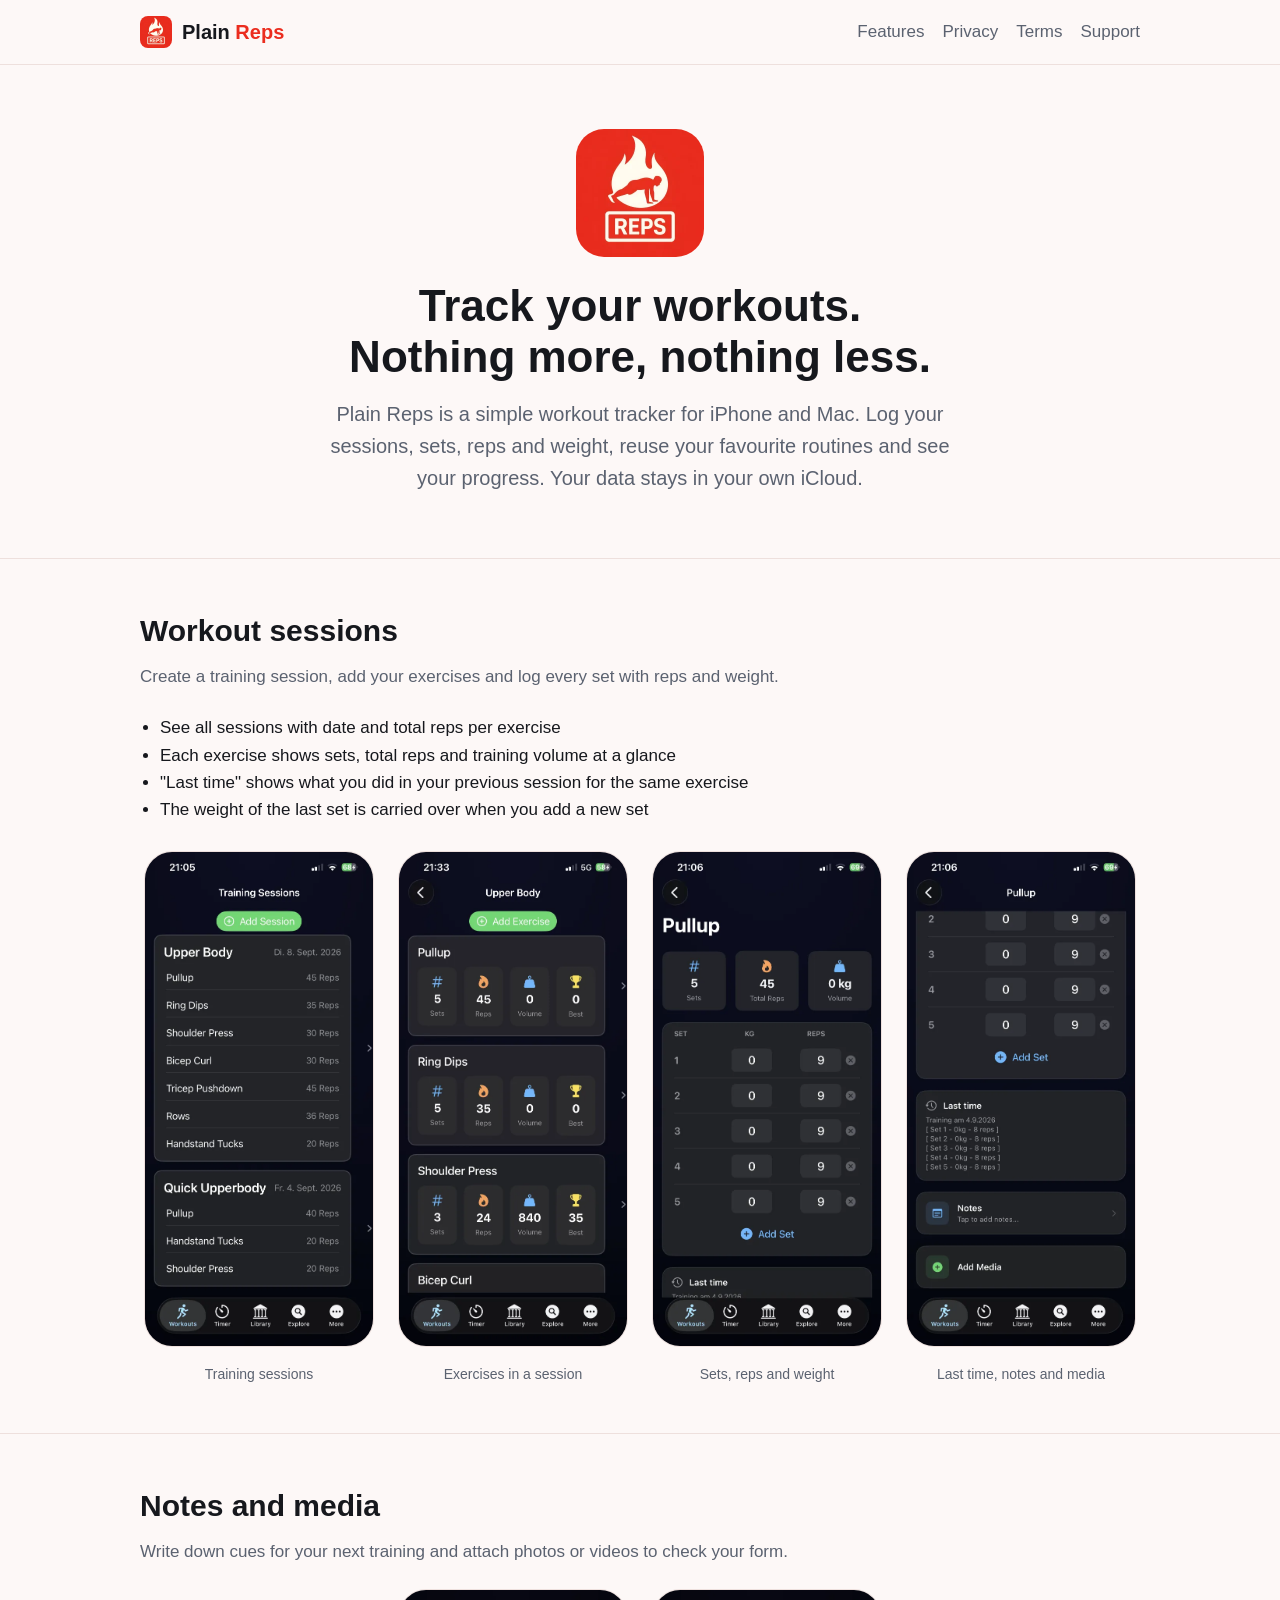
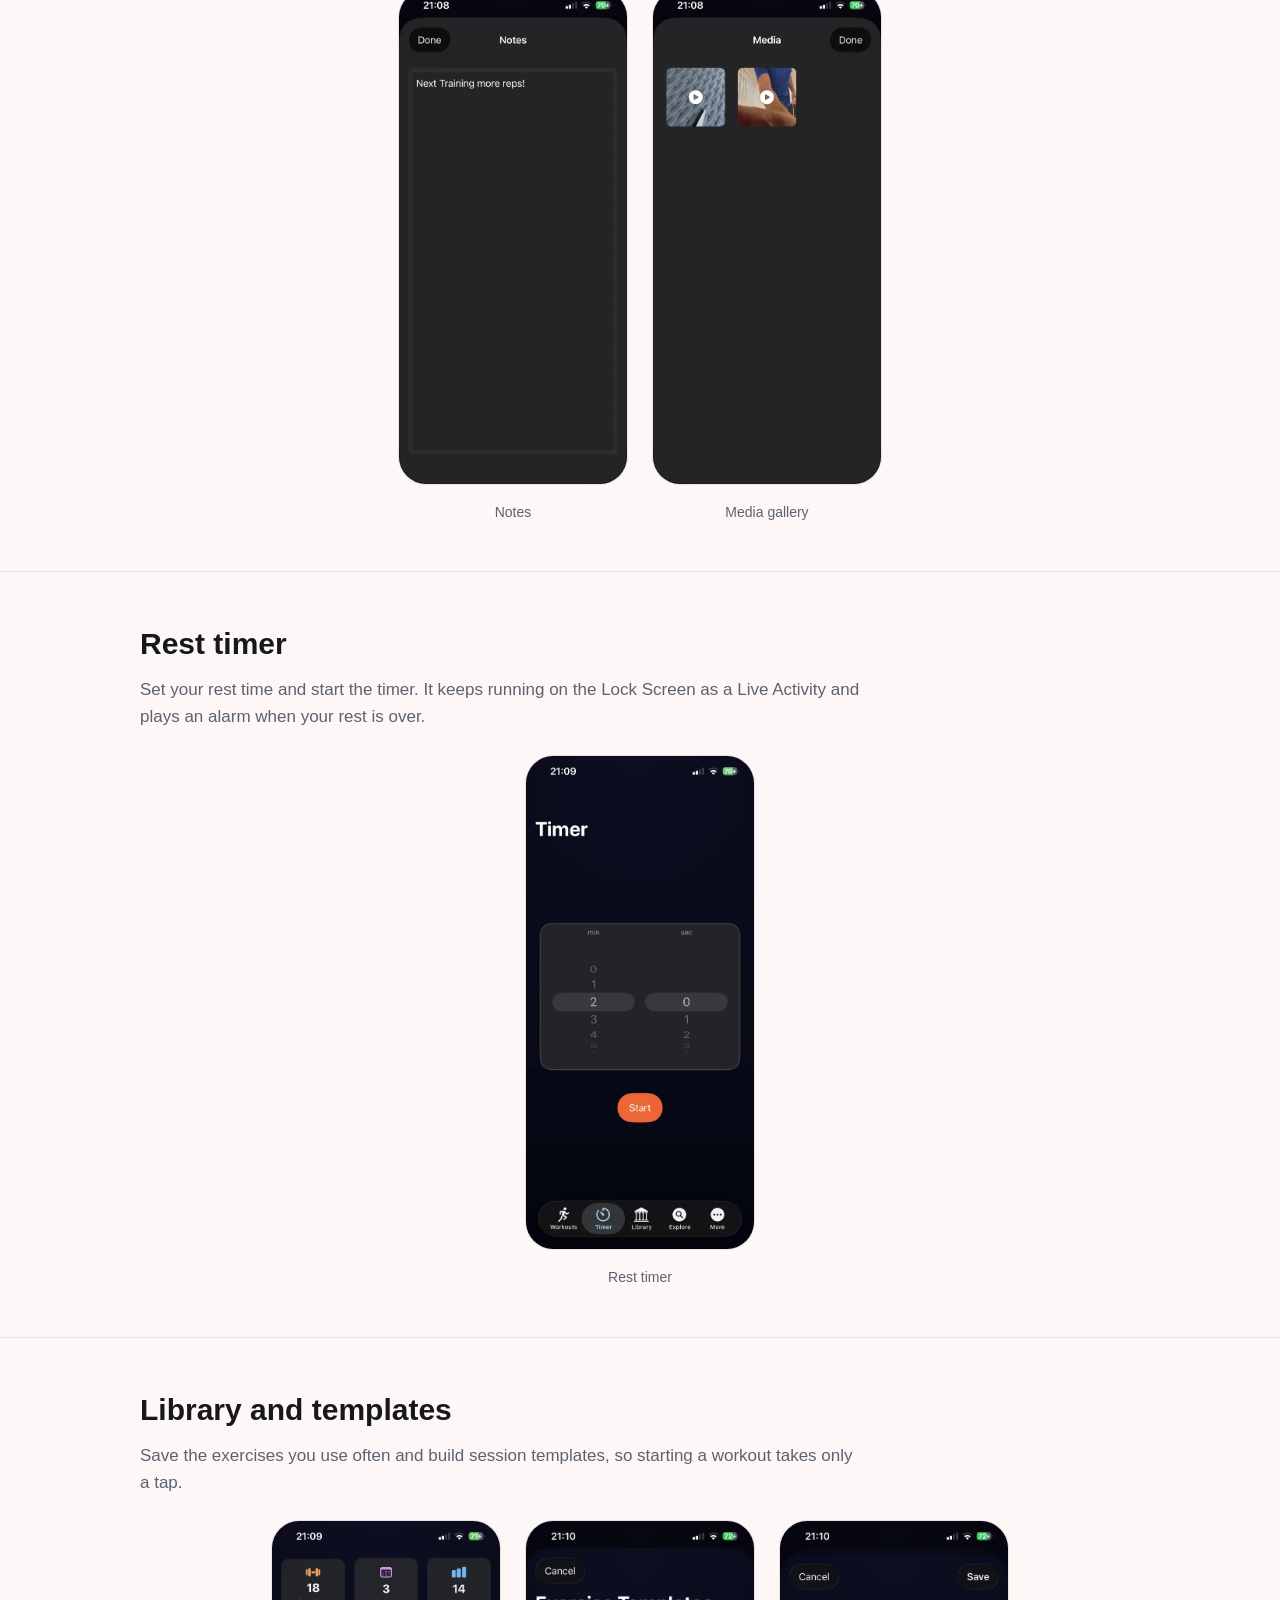
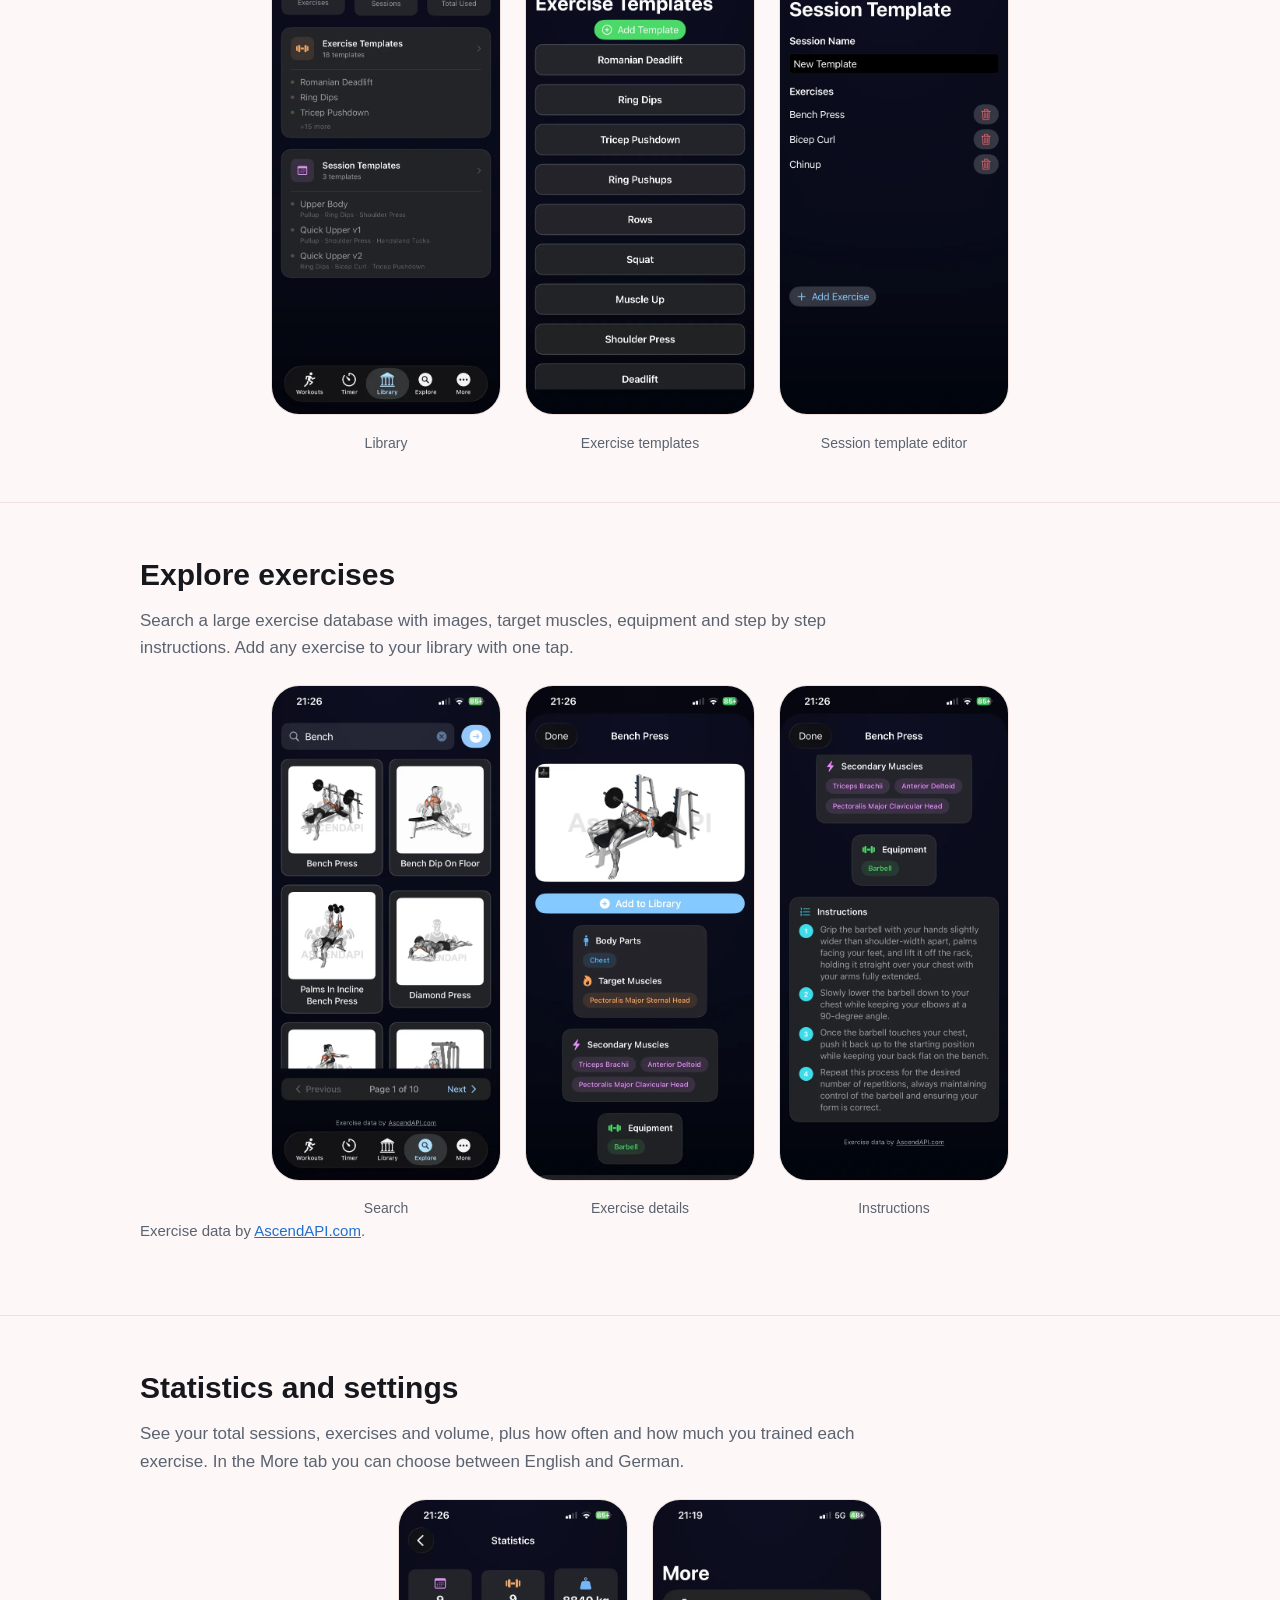
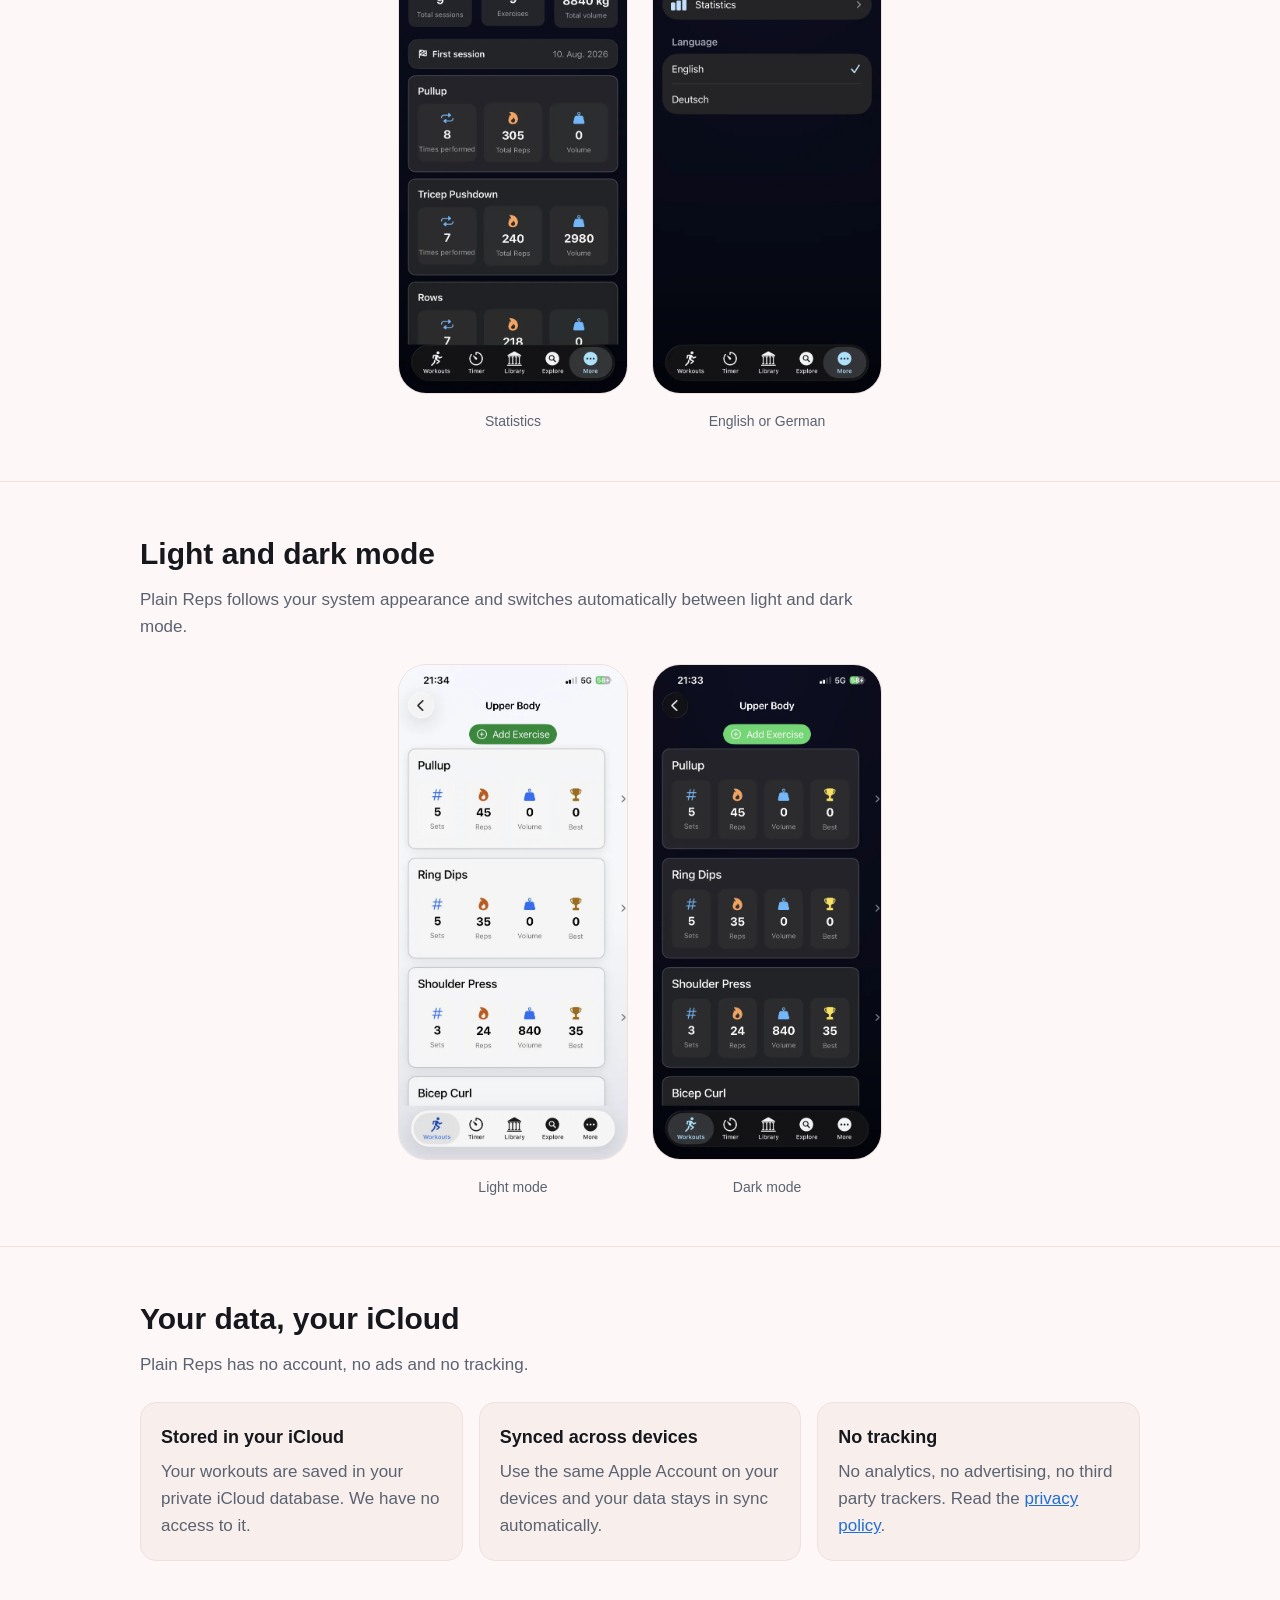
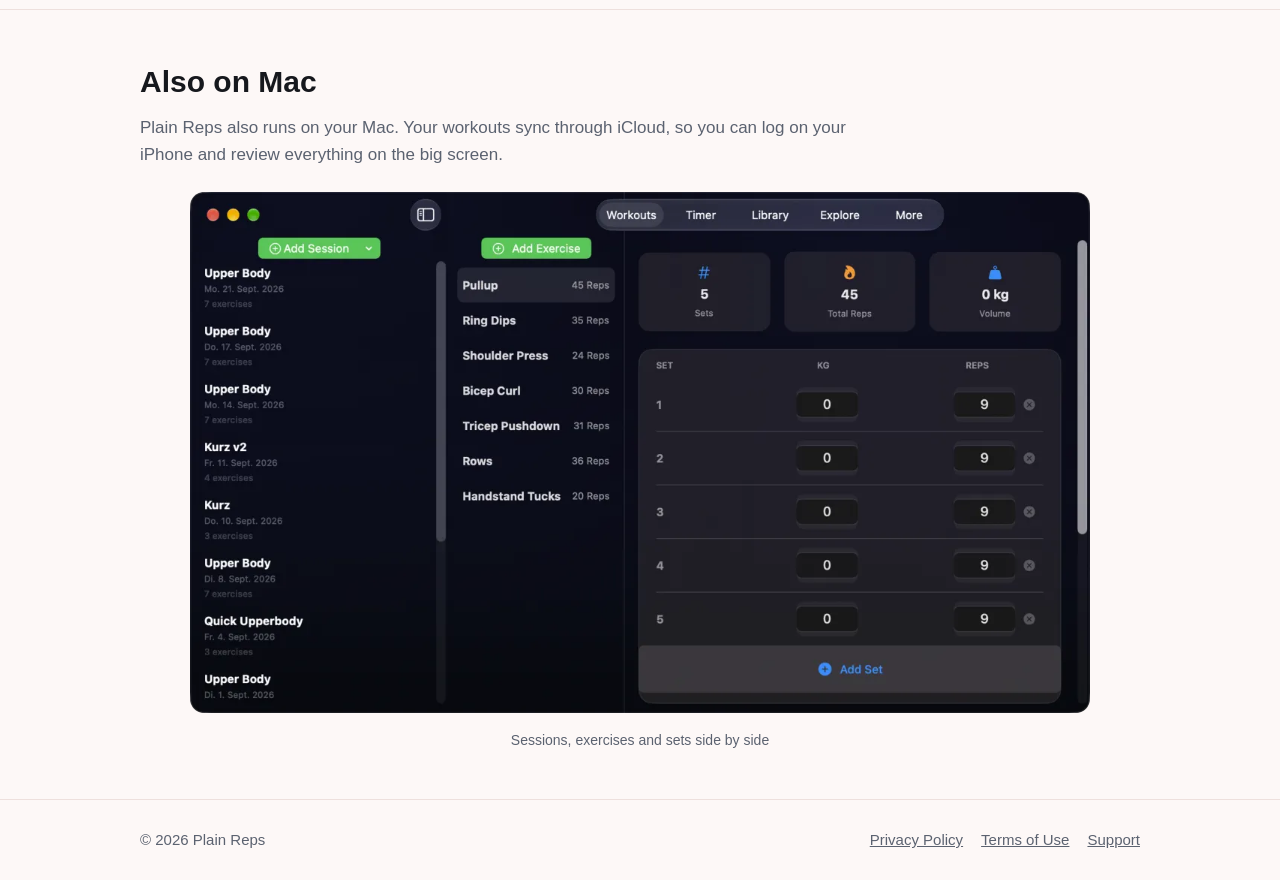
==== commit 079da2d9: "feat: rename app to plain reps" ====
--- a/index.html
+++ b/index.html
@@ -3,15 +3,15 @@
 <head>
   <meta charset="UTF-8">
   <meta name="viewport" content="width=device-width, initial-scale=1">
-  <title>RepCounter – Simple Workout Tracker for iPhone</title>
-  <meta name="description" content="RepCounter is a simple workout tracker for iPhone and Mac. Log sessions, sets, reps and weight, use templates, a rest timer and statistics. Your data stays in your own iCloud.">
+  <title>Plain Reps – Simple Workout Tracker for iPhone and Mac</title>
+  <meta name="description" content="Plain Reps is a simple workout tracker for iPhone and Mac. Log sessions, sets, reps and weight, use templates, a rest timer and statistics. Your data stays in your own iCloud.">
   <link rel="icon" href="assets/logo.webp" type="image/webp">
   <link rel="stylesheet" href="css/style.css">
 </head>
 <body>
   <header class="site-header">
     <div class="container">
-      <a class="logo" href="index.html"><img src="assets/logo.webp" width="32" height="32" alt="">Rep<span>Counter</span></a>
+      <a class="logo" href="index.html"><img src="assets/logo.webp" width="32" height="32" alt="">Plain&nbsp;<span>Reps</span></a>
       <nav class="site-nav">
         <a href="#features">Features</a>
         <a href="privacy.html">Privacy</a>
@@ -24,9 +24,9 @@
   <main>
     <section class="hero">
       <div class="container">
-        <img class="hero-logo" src="assets/logo.webp" width="128" height="128" alt="RepCounter logo">
+        <img class="hero-logo" src="assets/logo.webp" width="128" height="128" alt="Plain Reps logo">
         <h1>Track your workouts.<br>Nothing more, nothing less.</h1>
-        <p>RepCounter is a simple workout tracker for iPhone and Mac. Log your sessions, sets, reps and weight, reuse your favourite routines and see your progress. Your data stays in your own iCloud.</p>
+        <p>Plain Reps is a simple workout tracker for iPhone and Mac. Log your sessions, sets, reps and weight, reuse your favourite routines and see your progress. Your data stays in your own iCloud.</p>
       </div>
     </section>
 
@@ -154,7 +154,7 @@
     <section class="feature">
       <div class="container">
         <h2>Light and dark mode</h2>
-        <p>RepCounter follows your system appearance and switches automatically between light and dark mode.</p>
+        <p>Plain Reps follows your system appearance and switches automatically between light and dark mode.</p>
         <div class="shots">
           <figure>
             <img src="assets/sessionExercisesLightView.webp" width="585" height="1266" alt="Exercises of a session in light mode" loading="lazy">
@@ -171,7 +171,7 @@
     <section class="feature">
       <div class="container">
         <h2>Your data, your iCloud</h2>
-        <p>RepCounter has no account, no ads and no tracking.</p>
+        <p>Plain Reps has no account, no ads and no tracking.</p>
         <div class="cards">
           <div class="card">
             <h3>Stored in your iCloud</h3>
@@ -192,9 +192,9 @@
     <section class="feature">
       <div class="container">
         <h2>Also on Mac</h2>
-        <p>RepCounter also runs on your Mac. Your workouts sync through iCloud, so you can log on your iPhone and review everything on the big screen.</p>
+        <p>Plain Reps also runs on your Mac. Your workouts sync through iCloud, so you can log on your iPhone and review everything on the big screen.</p>
         <figure class="shot-wide">
-          <img src="assets/macSessionsView.webp" width="1200" height="694" alt="RepCounter on Mac with sessions, exercises and sets side by side" loading="lazy">
+          <img src="assets/macSessionsView.webp" width="1200" height="694" alt="Plain Reps on Mac with sessions, exercises and sets side by side" loading="lazy">
           <figcaption>Sessions, exercises and sets side by side</figcaption>
         </figure>
       </div>
@@ -203,7 +203,7 @@
 
   <footer class="site-footer">
     <div class="container">
-      <span>&copy; <span class="year">2026</span> RepCounter</span>
+      <span>&copy; <span class="year">2026</span> Plain Reps</span>
       <nav>
         <a href="privacy.html">Privacy Policy</a>
         <a href="terms.html">Terms of Use</a>
